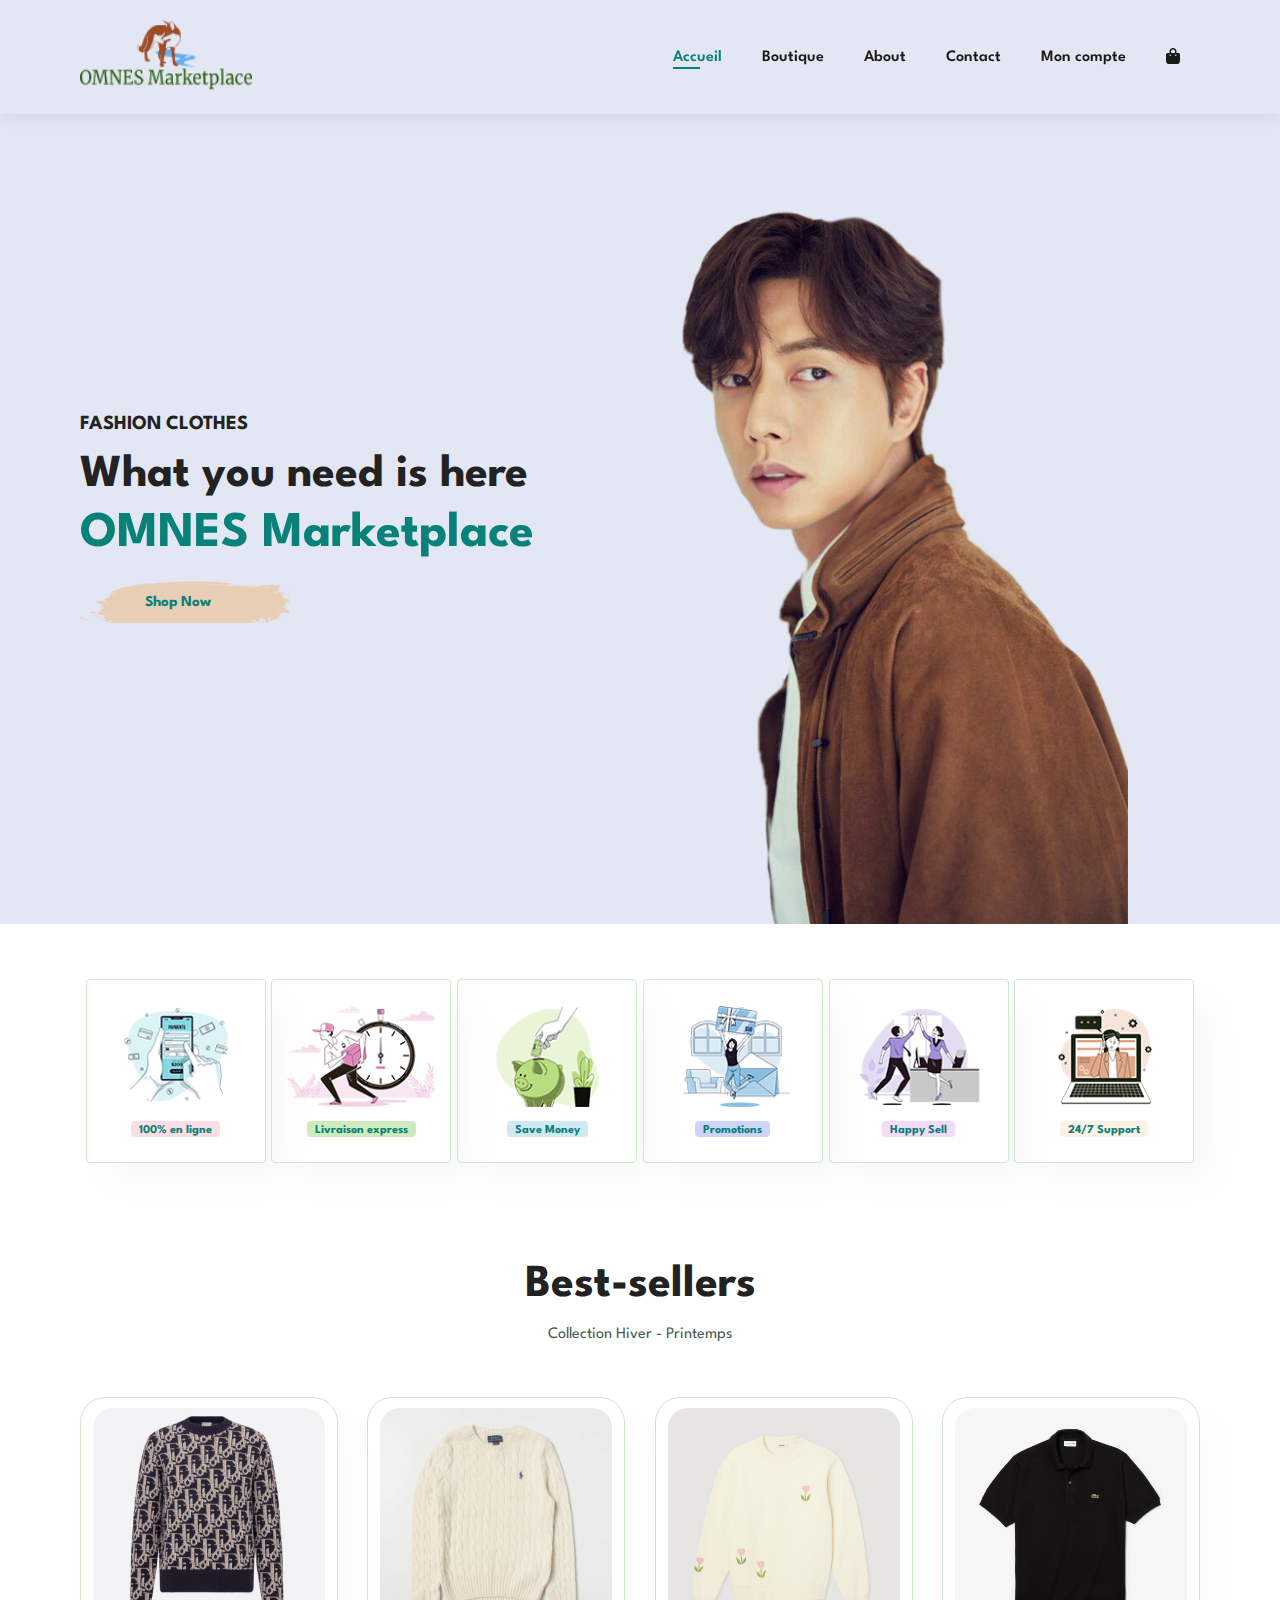
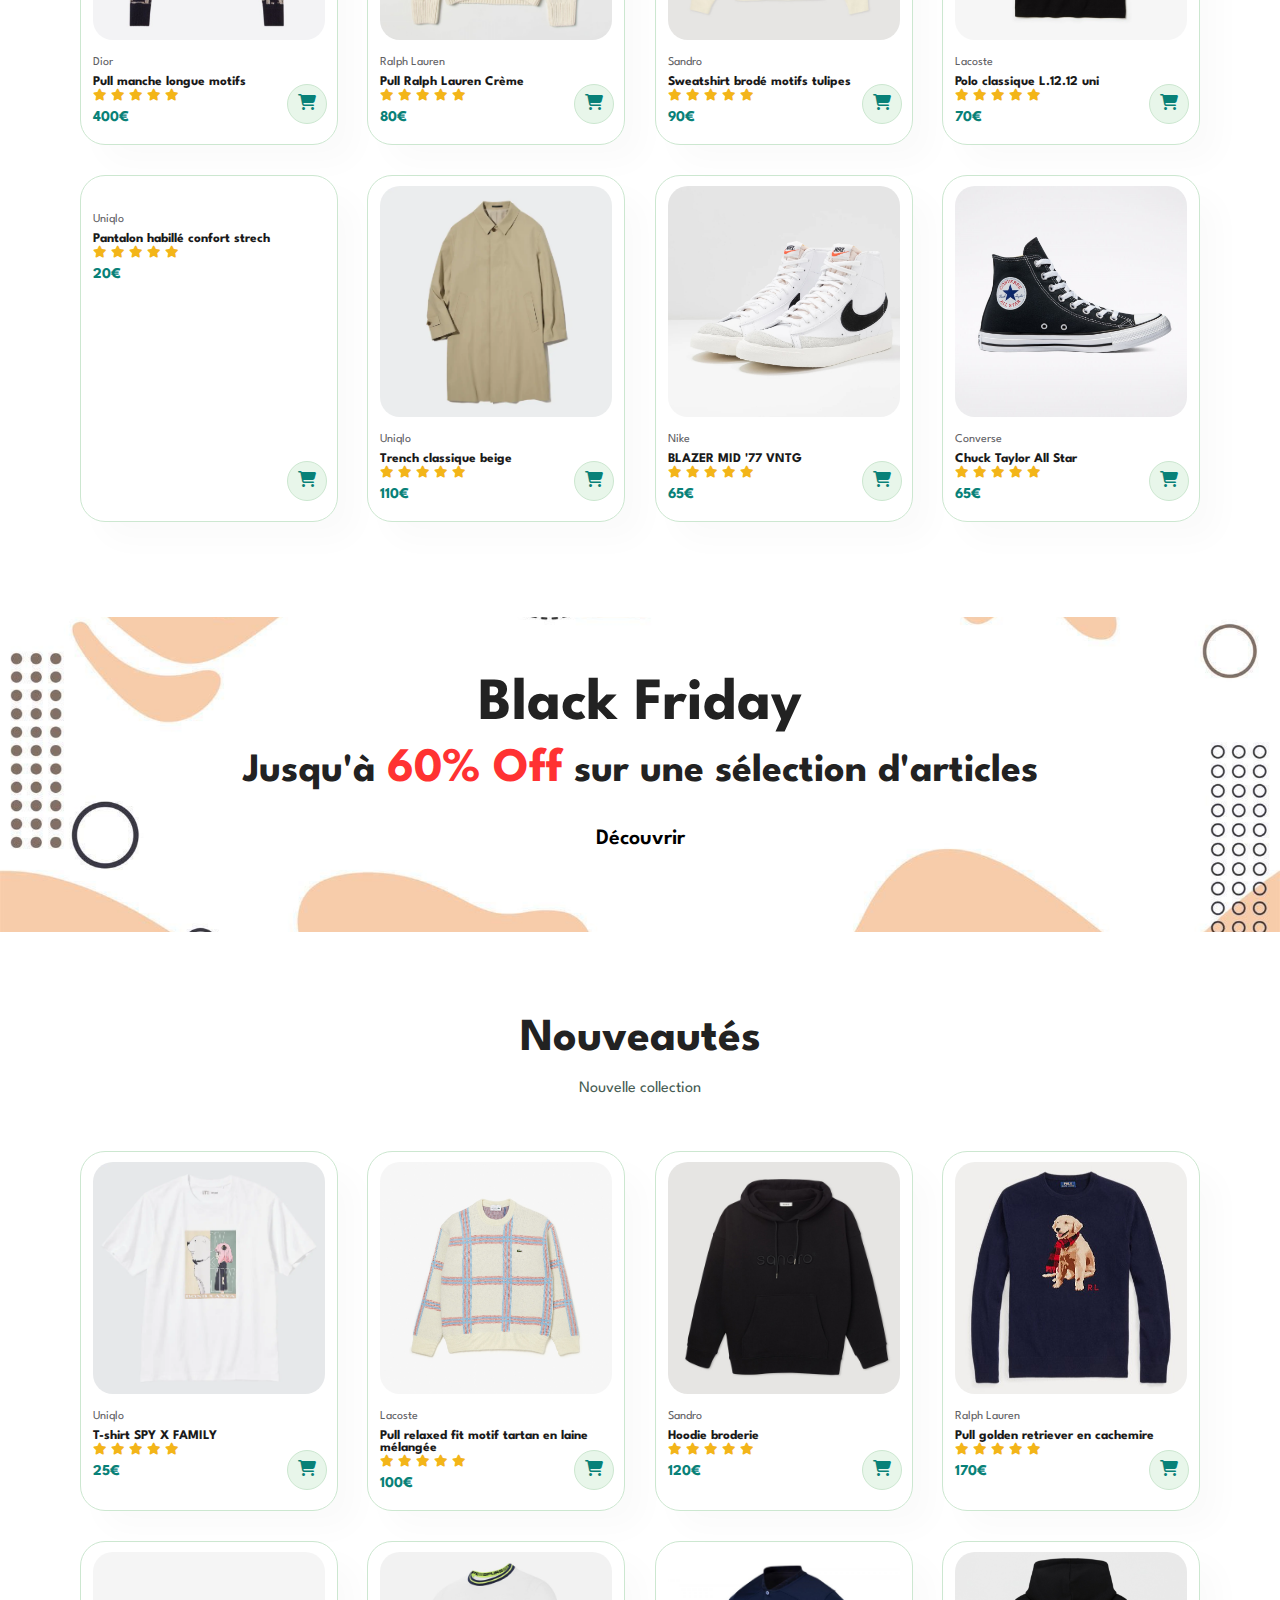
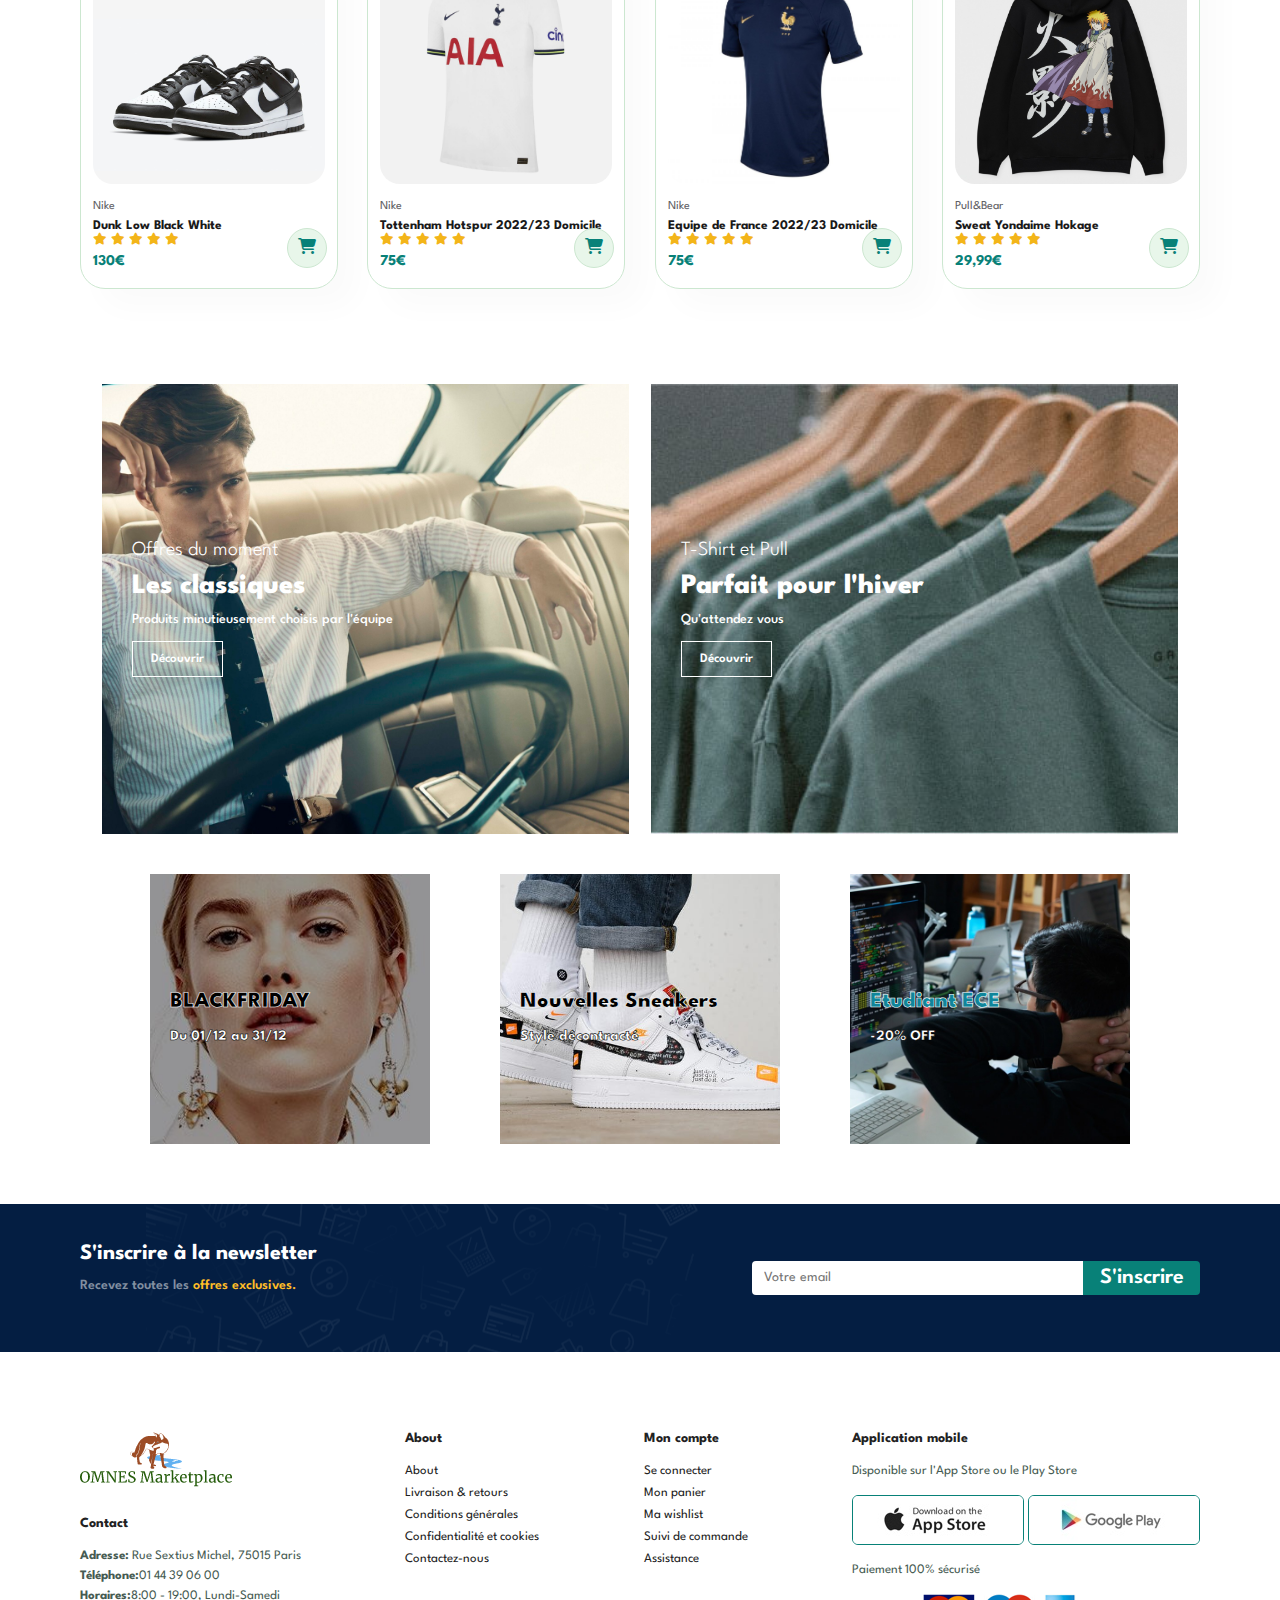
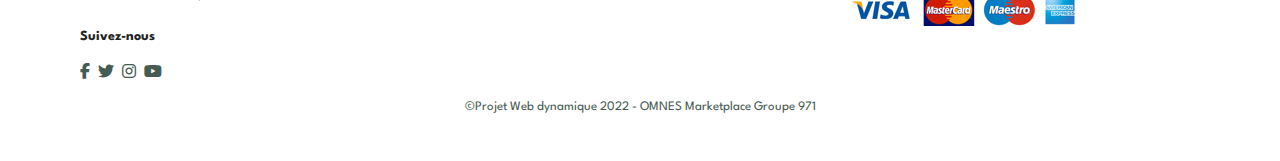
==== index.html @ dbb89935 "Initial commit" ====
<!DOCTYPE html>
<html lang="en">

<head>
    <meta charset="UTF-8">
    <meta http-equiv="X-UA-Compatible" content="IE=edge">
    <meta name="viewport" content="width=device-width, initial-scale=1.0">
    <title>OMNES MarketPlace</title>
    <link rel="stylesheet" href="https://cdnjs.cloudflare.com/ajax/libs/font-awesome/6.2.1/css/all.css" />
    <link rel="stylesheet" href="style.css">
</head>

<body>
    <section id="header">
        <a href="#"><img src="img/logo.png" alt="" width="172px" height="70px"></a>
        <div>
            <ul id="navbar">
                <li><a class="active" href="index.html">Accueil</a></li>
                <li><a href="shop.html">Boutique</a></li>
                <li><a href="about.html">About</a></li>
                <li><a href="contact.html">Contact</a></li>
                <li><a href="compte.html">Mon compte</a></li>
                <li><a href="panier.html"><i class="fa-solid fa-bag-shopping"></i></a></li>
            </ul>
        </div>
    </section>
    <section id="hero">
        <h4>FASHION CLOTHES</h4>
        <h2>What you need is here</h2>
        <h1>OMNES Marketplace</h1>
        <br>
        <button>Shop Now</button>
    </section>
    <section id="feature" class="section-p1">
        <div class="fe-box">
            <img src="img/features/f1.png" alt="">
            <h6>100% en ligne</h6>
        </div>
        <div class="fe-box">
            <img src="img/features/f2.png" alt="">
            <h6>Livraison express</h6>
        </div>
        <div class="fe-box">
            <img src="img/features/f3.png" alt="">
            <h6>Save Money</h6>
        </div>
        <div class="fe-box">
            <img src="img/features/f4.png" alt="">
            <h6>Promotions</h6>
        </div>
        <div class="fe-box">
            <img src="img/features/f5.png" alt="">
            <h6>Happy Sell</h6>
        </div>
        <div class="fe-box">
            <img src="img/features/f6.png" alt="">
            <h6>24/7 Support</h6>
        </div>
    </section>
    <section id="produit1" class="section-p1">
        <h2>Best-sellers</h2>
        <p>Collection Hiver - Printemps</p>
        <div class="pro-container">
            <div class="pro">
                <img src="img/products/f1.jpg" alt="">
                <div class="description">
                    <span>Dior</span>
                    <h5>Pull manche longue motifs</h5>
                    <div class="note">
                        <i class="fas fa-star"></i>
                        <i class="fas fa-star"></i>
                        <i class="fas fa-star"></i>
                        <i class="fas fa-star"></i>
                        <i class="fas fa-star"></i>
                    </div>
                    <h4>400€</h4>
                </div>
                <a href="#">
                    <div class="cart"><i class="fa-solid fa-cart-shopping"></i></div>
                </a>
            </div>
            <div class="pro">
                <img src="img/products/f2.jpg" alt="">
                <div class="description">
                    <span>Ralph Lauren</span>
                    <h5>Pull Ralph Lauren Crème</h5>
                    <div class="note">
                        <i class="fas fa-star"></i>
                        <i class="fas fa-star"></i>
                        <i class="fas fa-star"></i>
                        <i class="fas fa-star"></i>
                        <i class="fas fa-star"></i>
                    </div>
                    <h4>80€</h4>
                </div>
                <a href="#">
                    <div class="cart"><i class="fa-solid fa-cart-shopping"></i></div>
                </a>
            </div>
            <div class="pro">
                <img src="img/products/f3.jpg" alt="">
                <div class="description">
                    <span>Sandro</span>
                    <h5>Sweatshirt brodé motifs tulipes</h5>
                    <div class="note">
                        <i class="fas fa-star"></i>
                        <i class="fas fa-star"></i>
                        <i class="fas fa-star"></i>
                        <i class="fas fa-star"></i>
                        <i class="fas fa-star"></i>
                    </div>
                    <h4>90€</h4>
                </div>
                <a href="#">
                    <div class="cart"><i class="fa-solid fa-cart-shopping"></i></div>
                </a>
            </div>
            <div class="pro">
                <img src="img/products/f4.jpg" alt="">
                <div class="description">
                    <span>Lacoste</span>
                    <h5>Polo classique L.12.12 uni</h5>
                    <div class="note">
                        <i class="fas fa-star"></i>
                        <i class="fas fa-star"></i>
                        <i class="fas fa-star"></i>
                        <i class="fas fa-star"></i>
                        <i class="fas fa-star"></i>
                    </div>
                    <h4>70€</h4>
                </div>
                <a href="#" id="test">
                    <div class="cart"><i class="fa-solid fa-cart-shopping"></i></div>
                </a>
            </div>
            <div class="pro">
                <img src="img/products/f5.jpg" alt="">
                <div class="description">
                    <span>Uniqlo</span>
                    <h5>Pantalon habillé confort strech</h5>
                    <div class="note">
                        <i class="fas fa-star"></i>
                        <i class="fas fa-star"></i>
                        <i class="fas fa-star"></i>
                        <i class="fas fa-star"></i>
                        <i class="fas fa-star"></i>
                    </div>
                    <h4>20€</h4>
                </div>
                <a href="#">
                    <div class="cart"><i class="fa-solid fa-cart-shopping"></i></div>
                </a>
            </div>
            <div class="pro">
                <img src="img/products/f6.jpg" alt="">
                <div class="description">
                    <span>Uniqlo</span>
                    <h5>Trench classique beige</h5>
                    <div class="note">
                        <i class="fas fa-star"></i>
                        <i class="fas fa-star"></i>
                        <i class="fas fa-star"></i>
                        <i class="fas fa-star"></i>
                        <i class="fas fa-star"></i>
                    </div>
                    <h4>110€</h4>
                </div>
                <a href="#">
                    <div class="cart"><i class="fa-solid fa-cart-shopping"></i></div>
                </a>
            </div>
            <div class="pro">
                <img src="img/products/f7.jpg" alt="">
                <div class="description">
                    <span>Nike</span>
                    <h5>BLAZER MID '77 VNTG</h5>
                    <div class="note">
                        <i class="fas fa-star"></i>
                        <i class="fas fa-star"></i>
                        <i class="fas fa-star"></i>
                        <i class="fas fa-star"></i>
                        <i class="fas fa-star"></i>
                    </div>
                    <h4>65€</h4>
                </div>
                <a href="#">
                    <div class="cart"><i class="fa-solid fa-cart-shopping"></i></div>
                </a>
            </div>
            <div class="pro">
                <img src="img/products/f8.jpg" alt="">
                <div class="description">
                    <span>Converse</span>
                    <h5>Chuck Taylor All Star</h5>
                    <div class="note">
                        <i class="fas fa-star"></i>
                        <i class="fas fa-star"></i>
                        <i class="fas fa-star"></i>
                        <i class="fas fa-star"></i>
                        <i class="fas fa-star"></i>
                    </div>
                    <h4>65€</h4>
                </div>
                <a href="#">
                    <div class="cart"><i class="fa-solid fa-cart-shopping"></i></div>
                </a>
            </div>
        </div>
    </section>
    <section id="banner" class="section-m1">
        <h2>Black Friday</h2>
        <h4>Jusqu'à <span>60% Off</span> sur une sélection d'articles</h4>
        <button class="normal">Découvrir</button>
    </section>
    <section id="produit1" class="section-p1">
        <h2>Nouveautés</h2>
        <p>Nouvelle collection</p>
        <div class="pro-container">
            <div class="pro">
                <img src="img/products/n1.jpg" alt="">
                <div class="description">
                    <span>Uniqlo</span>
                    <h5>T-shirt SPY X FAMILY</h5>
                    <div class="note">
                        <i class="fas fa-star"></i>
                        <i class="fas fa-star"></i>
                        <i class="fas fa-star"></i>
                        <i class="fas fa-star"></i>
                        <i class="fas fa-star"></i>
                    </div>
                    <h4>25€</h4>
                </div>
                <a href="#">
                    <div class="cart"><i class="fa-solid fa-cart-shopping"></i></div>
                </a>
            </div>
            <div class="pro">
                <img src="img/products/n2.jpg" alt="">
                <div class="description">
                    <span>Lacoste</span>
                    <h5>Pull relaxed fit motif tartan en laine mélangée</h5>
                    <div class="note">
                        <i class="fas fa-star"></i>
                        <i class="fas fa-star"></i>
                        <i class="fas fa-star"></i>
                        <i class="fas fa-star"></i>
                        <i class="fas fa-star"></i>
                    </div>
                    <h4>100€</h4>
                </div>
                <a href="#">
                    <div class="cart"><i class="fa-solid fa-cart-shopping"></i></div>
                </a>
            </div>
            <div class="pro">
                <img src="img/products/n3.jpg" alt="">
                <div class="description">
                    <span>Sandro</span>
                    <h5>Hoodie broderie</h5>
                    <div class="note">
                        <i class="fas fa-star"></i>
                        <i class="fas fa-star"></i>
                        <i class="fas fa-star"></i>
                        <i class="fas fa-star"></i>
                        <i class="fas fa-star"></i>
                    </div>
                    <h4>120€</h4>
                </div>
                <a href="#">
                    <div class="cart"><i class="fa-solid fa-cart-shopping"></i></div>
                </a>
            </div>
            <div class="pro">
                <img src="img/products/n4.jpg" alt="">
                <div class="description">
                    <span>Ralph Lauren</span>
                    <h5>Pull golden retriever en cachemire</h5>
                    <div class="note">
                        <i class="fas fa-star"></i>
                        <i class="fas fa-star"></i>
                        <i class="fas fa-star"></i>
                        <i class="fas fa-star"></i>
                        <i class="fas fa-star"></i>
                    </div>
                    <h4>170€</h4>
                </div>
                <a href="#" id="test">
                    <div class="cart"><i class="fa-solid fa-cart-shopping"></i></div>
                </a>
            </div>
            <div class="pro">
                <img src="img/products/n5.jpg" alt="">
                <div class="description">
                    <span>Nike</span>
                    <h5>Dunk Low Black White</h5>
                    <div class="note">
                        <i class="fas fa-star"></i>
                        <i class="fas fa-star"></i>
                        <i class="fas fa-star"></i>
                        <i class="fas fa-star"></i>
                        <i class="fas fa-star"></i>
                    </div>
                    <h4>130€</h4>
                </div>
                <a href="#">
                    <div class="cart"><i class="fa-solid fa-cart-shopping"></i></div>
                </a>
            </div>
            <div class="pro">
                <img src="img/products/n6.jpg" alt="">
                <div class="description">
                    <span>Nike</span>
                    <h5>Tottenham Hotspur 2022/23 Domicile</h5>
                    <div class="note">
                        <i class="fas fa-star"></i>
                        <i class="fas fa-star"></i>
                        <i class="fas fa-star"></i>
                        <i class="fas fa-star"></i>
                        <i class="fas fa-star"></i>
                    </div>
                    <h4>75€</h4>
                </div>
                <a href="#">
                    <div class="cart"><i class="fa-solid fa-cart-shopping"></i></div>
                </a>
            </div>
            <div class="pro">
                <img src="img/products/n7.jpg" alt="">
                <div class="description">
                    <span>Nike</span>
                    <h5>Equipe de France 2022/23 Domicile</h5>
                    <div class="note">
                        <i class="fas fa-star"></i>
                        <i class="fas fa-star"></i>
                        <i class="fas fa-star"></i>
                        <i class="fas fa-star"></i>
                        <i class="fas fa-star"></i>
                    </div>
                    <h4>75€</h4>
                </div>
                <a href="#">
                    <div class="cart"><i class="fa-solid fa-cart-shopping"></i></div>
                </a>
            </div>
            <div class="pro">
                <img src="img/products/n8.jpg" alt="">
                <div class="description">
                    <span>Pull&Bear</span>
                    <h5>Sweat Yondaime Hokage</h5>
                    <div class="note">
                        <i class="fas fa-star"></i>
                        <i class="fas fa-star"></i>
                        <i class="fas fa-star"></i>
                        <i class="fas fa-star"></i>
                        <i class="fas fa-star"></i>
                    </div>
                    <h4>29,99€</h4>
                </div>
                <a href="#">
                    <div class="cart"><i class="fa-solid fa-cart-shopping"></i></div>
                </a>
            </div>
        </div>
    </section>
    <section id="sm-banner" class="section-p1">
        <div class="banner-box">
            <h4>Offres du moment</h4>
            <h2>Les classiques</h2>
            <span>Produits minutieusement choisis par l'équipe</span>
            <button class="white">Découvrir</button>
        </div>
        <div class="banner-box banner-box2">
            <h4>T-Shirt et Pull</h4>
            <h2>Parfait pour l'hiver</h2>
            <span>Qu'attendez vous</span>
            <button class="white">Découvrir</button>
        </div>
    </section>
    <section id="banner3">
        <div class="banner-box">
            <h2>BLACKFRIDAY</h2>
            <h3>Du 01/12 au 31/12</h3>
        </div>
        <div class="banner-box banner-box2">
            <h2>Nouvelles Sneakers</h2>
            <h3>Style décontracté</h3>
        </div>
        <div class="banner-box banner-box3">
            <h2>Etudiant ECE</h2>
            <h3>-20% OFF</h3>
        </div>
    </section>
    <section id="newsletter" class="section-p1 section-m1">
        <div class="newstext">
            <h4>S'inscrire à la newsletter</h4>
            <p>Recevez toutes les <span>offres exclusives.</span></p>
        </div>
        <div class="form">
            <input type="text" placeholder="Votre email">
            <button class="normal">S'inscrire</button>
        </div>
    </section>
    <footer class="section-p1">
        <div class="col">
            <img class="logo"src="logo_blanc.png" alt="">
            <h4>Contact</h4>
            <p><strong>Adresse:</strong> Rue Sextius Michel, 75015 Paris</p>
            <p><strong>Téléphone:</strong>01 44 39 06 00</p>
            <p><strong>Horaires:</strong>8:00 - 19:00, Lundi-Samedi</p>
            <div class="follow">
                <h4>Suivez-nous</h4>
                <div class="icon">
                    <i class="fab fa-facebook-f"></i>
                    <i class="fab fa-twitter"></i>
                    <i class="fab fa-instagram"></i>
                    <i class="fab fa-youtube"></i>
                </div>
            </div>
        </div>
        <div class="col">
            <h4>About</h4>
            <a href="#">About</a>
            <a href="#">Livraison & retours</a>
            <a href="#">Conditions générales</a>
            <a href="#">Confidentialité et cookies</a>
            <a href="#">Contactez-nous</a>
        </div>
        <div class="col">
            <h4>Mon compte</h4>
            <a href="#">Se connecter</a>
            <a href="#">Mon panier</a>
            <a href="#">Ma wishlist</a>
            <a href="#">Suivi de commande</a>
            <a href="#">Assistance</a>
        </div>
        <div class="col install">
            <h4>Application mobile</h4>
            <p>Disponible sur l'App Store ou le Play Store</p>
            <div class="row">
                <img src="img/pay/app.jpg" alt="">
                <img src="img/pay/play.jpg" alt="">
            </div>
            <p>Paiement 100% sécurisé</p>
            <img src="img/pay/pay.png" alt="">
        </div>
        <div class="copyright">
            <p>©Projet Web dynamique 2022 - OMNES Marketplace Groupe 971</p>
        </div>
    </footer>
    <script src="script.js"></script>
</body>

</html>
---- style.css ----
@import url('https://fonts.googleapis.com/css2?family=Spartan:wght@100;200;300;400;500;600;700;800;900&display=swap');

/* Mise en page */
* {
    margin: 0;
    padding: 0;
    box-sizing: border-box;
    font-family: 'Spartan', sans-serif;
}

h1 {
    font-size: 50px;
    line-height: 64px;
    color: #222;
}

h2 {
    font-size: 46px;
    line-height: 54px;
    color: #222;
}

h4 {
    font-size: 20px;
    color: #222;
}

h6 {
    font-weight: 700;
    font-size: 12px;
}

p {
    font-size: 16px;
    color: #465b52;
    margin: 15px 0 20px 0;
}

.section-p1 {
    padding: 40px 80px;
}

.section-m1 {
    margin: 40px 0;
}

button.normal {
    font-size: 22px;
    font-weight: 600;
    padding: 22px 37px;
    color: #000;
    background-color: #fff;
    border-radius: 4px;
    cursor: pointer;
    border: none;
    outline: none;
    transition: 0.2s;
}

button.white {
    font-size: 13px;
    font-weight: 600;
    padding: 11px 18px;
    color: #fff;
    background-color: transparent;
    cursor: pointer;
    border: 1px solid #fff;
    outline: none;
    transition: 0.2s;
}

body {
    width: 100%;
}

/* Header */

#header {
    display: flex;
    align-items: center;
    justify-content: space-between;
    padding: 20px 80px;
    background: #E3E6F3;
    box-shadow: 0 5px 15px rgba(0, 0, 0, 0.06);
    z-index: 999;
    position: sticky;
    top: 0;
    left: 0;
}

#navbar {
    display: flex;
    align-items: center;
    justify-content: center;
}

#navbar li {
    list-style: none;
    padding: 0 20px;
    position: relative;
}

#navbar li a {
    text-decoration: none;
    font: 16px;
    font-weight: 600;
    color: #1a1a1a;
    transition: 0.3s ease;
}

#navbar li a:hover,
#navbar li a.active {
    color: #088178;
}

#navbar li a.active::after,
#navbar li a:hover::after {
    content: "";
    width: 30%;
    height: 2px;
    background: #088178;
    position: absolute;
    bottom: -4px;
    left: 20px;
}

/* Accueil */

#hero {
    background-image: url("img/hero4.png");
    height: 90vh;
    width: 100%;
    background-position: top 25% right 0;
    background-size: cover;
    padding: 0 80px;
    display: flex;
    flex-direction: column;
    align-items: flex-start;
    justify-content: center;
}

#hero h4 {
    padding-bottom: 15px;
}

#hero h1 {
    color: #088178;
}

#hero button {
    background-image: url("img/button.png");
    background-color: transparent;
    color: #088178;
    border: 0;
    padding: 14px 80px 14px 65px;
    background-repeat: no-repeat;
    cursor: pointer;
    font-weight: 700;
    font-size: 15px;
}

/* Avantages */

#feature {
    display: flex;
    align-items: center;
    justify-content: space-evenly;
    flex-wrap: wrap;
}

#feature .fe-box {
    width: 180px;
    text-align: center;
    padding: 25px 15px;
    box-shadow: 20px 20px 34px rgba(0, 0, 0, 0.03);
    border: 1px solid #cce8d0;
    border-radius: 4px;
    margin: 15px 0;
}

#feature .fe-box:hover {
    box-shadow: 10px 10px 54px rgba(70, 62, 221, 0.1);
}

#feature .fe-box img {
    width: 100%;
    margin-bottom: 10px;
}

#feature .fe-box h6 {
    display: inline-block;
    padding: 9px 8px 6px 8px;
    line-height: 1px;
    border-radius: 4px;
    color: #088178;
    background-color: #fddde4;
}

#feature .fe-box:nth-child(2) h6 {
    background-color: #cdebbc;
}

#feature .fe-box:nth-child(3) h6 {
    background-color: #d1e8f2;
}

#feature .fe-box:nth-child(4) h6 {
    background-color: #cdd4f8;
}

#feature .fe-box:nth-child(5) h6 {
    background-color: #f6dbf6;
}

#feature .fe-box:nth-child(6) h6 {
    background-color: #fff2e5;
}

/* Best Seller */

#produit1 {
    text-align: center;
}

#produit1 .pro-container {
    display: flex;
    justify-content: space-between;
    padding-top: 20px;
    flex-wrap: wrap;
}

#produit1 .pro {
    width: 23%;
    min-width: 250px;
    padding: 10px 12px;
    border: 1px solid #cce7d0;
    border-radius: 25px;
    cursor: pointer;
    box-shadow: 20px 20px 30px rgba(0, 0, 0, 0.02);
    margin: 15px 0;
    transition: 0.2s ease;
    position: relative;
}

#produit1 .pro:hover {
    box-shadow: 20px 20px 30px rgba(0, 0, 0, 0.06);
}

#produit1 .pro img {
    width: 100%;
    border-radius: 20px;
}

#produit1 .pro .description {
    text-align: start;
    padding: 10px 0px;
}

#produit1 .pro .description span {
    color: #606063;
    font-size: 12px;
}

#produit1 .pro .description h5 {
    padding-top: 7px;
    color: #1a1a1a;
    font: 14px;
}

#produit1 .pro .description i {
    font-size: 12px;
    color: rgb(243, 181, 25);
}

#produit1 .pro .description h4 {
    padding-top: 7px;
    font-size: 15px;
    font-weight: 700;
    color: #088178;
}

#produit1 .pro .cart {
    width: 40px;
    height: 40px;
    line-height: 40px;
    border-radius: 50px;
    background-color: #e8f6ea;
    font-weight: 500;
    color: #088178;
    border: 1px solid #cce7d0;
    position: absolute;
    bottom: 20px;
    right: 10px;
}

/* Banner */

#banner {
    display: flex;
    flex-direction: column;
    justify-content: center;
    align-items: center;
    text-align: center;
    background-image: url("img/banner/b2.jpg");
    width: 100%;
    height: 35vh;
    background-size: cover;
    background-position: center;
}

#banner h2 {
    font-size: 60px;

}

#banner h4 {
    font-size: 40px;
    padding: 15px 0;
}

#banner h4 span {
    font-size: 48px;
    color: #ff3232;
}

#banner button:hover {
    background: #088178;
    color: #fff;
}



/* Offres du moment */

#sm-banner {
    display: flex;
    justify-content: space-evenly;
    flex-wrap: wrap;
}

#sm-banner .banner-box {
    display: flex;
    flex-direction: column;
    justify-content: center;
    align-items: flex-start;
    background-image: url("img/banner/b17.jpg");
    width: 47%;
    height: 50vh;
    background-size: cover;
    background-position: center;
    padding: 30px;
}

#sm-banner .banner-box2 {
    background-image: url("img/banner/b10.jpg");
}

#sm-banner h4 {
    color: #fff;
    font-size: 20px;
    font-weight: 300;
}

#sm-banner h2 {
    color: #fff;
    font-size: 28px;
    font-weight: 800;
}

#sm-banner span {
    color: #fff;
    font-size: 14px;
    font-weight: 500;
    padding-bottom: 15px;
}

#sm-banner .banner-box:hover button {
    background: #088178;
    border: 1px solid #088178;
}

#banner3{
    display: flex;
    justify-content: space-evenly;
    flex-wrap: wrap;
    padding: 0 80px;
}

#banner3 .banner-box {
    display: flex;
    flex-direction: column;
    justify-content: center;
    align-items: flex-start;
    background-image: url("img/banner/b7.jpg");
    width: 25%;
    height: 30vh;
    background-size: cover;
    background-position: center;
    padding: 20px;
    margin-bottom: 20px;
}

#banner3 .banner-box2{
    background-image: url("img/banner/b4.jpg");
}

#banner3 .banner-box3{
    background-image: url("img/banner/b18.jpg");
}


#banner3 h2{
    color:rgb(0, 0, 0);
    font-weight: 900;
    font-size: 22px;
    -webkit-text-stroke: 0.6px rgb(255, 255, 255);
}

#banner3 h3{
    color: #ffffff;
    font-weight: 800;
    font-size: 15px;
    -webkit-text-stroke: 0.6px rgb(0, 0, 0);
}

#banner3 .banner-box3 h2{
    color: #10859a;
    -webkit-text-stroke: 0.6px rgb(255, 255, 255);
}

/* Newsletter */

#newsletter{
    display: flex;
    justify-content: space-between;
    flex-wrap: wrap;
    align-items: center;
    background-image: url("img/banner/b14.png");
    background-repeat: no-repeat;
    background-position: 20% 30%;
    background-color: #041e42;
}

#newsletter h4{
    font-size: 22px;
    font-weight: 700;
    color: #fff;
}

#newsletter p{
    font-size: 14px;
    font-weight: 600;
    color: #818ea0;
}

#newsletter p span{
    color: #ffbd27;
}

#newsletter input{
    height: 2.125rem;
    padding: 0 0.75em;
    font-size: 14px;
    width: 100%;
    border: 1px solid transparent;
    border-radius: 4px;
    outline: none;
    border-top-right-radius: 0;
    border-bottom-right-radius: 0;
}

#newsletter button{
    height: 2.125rem;
    padding: 0 0.75em;
    background-color: #088178;
    color: #fff;
    white-space: nowrap;
    border-top-left-radius: 0;
    border-bottom-left-radius: 0;
}

#newsletter .form{
    display: flex;
    width: 40%;
}

/* Footer */

footer{
    display: flex;
    flex-wrap: wrap;
    justify-content: space-between;
}

footer .col{
    display: flex;
    flex-direction: column;
    align-items: flex-start;
    margin-bottom: 20px;
}

footer .logo{
    margin-bottom: 30px;
}

footer h4{
    font-size: 14px;
    padding-bottom: 20px;
}

footer p{
    font-size: 13px;
    margin: 0 0 8px 0;
}

footer a{
    font-size: 13px;
    text-decoration: none;
    color: #222;
    margin-bottom: 10px;
}

footer .follow{
    margin-top: 20px;
}

footer .follow i{
    color: #465b52;
    padding-right: 4px;
    cursor: pointer;
}

footer .install .row img{
    border: 1px solid #088178;
    border-radius: 6px;
}

footer .install img{
    margin: 10px 0 15px 0;
}

footer .follow i:hover,
footer a:hover{
    color: #088178;
}

footer .copyright{
    width: 100%;
    text-align: center;
}

/* shop.html */

#page-header{
    background-image: url("img/banner/b1.jpg");
    width: 100%;
    height: 40vh;
    background-size: cover;
    display: flex;
    justify-content: center;
    text-align: center;
    flex-direction: column;
    padding: 14px;
}

#page-header h2, #page-header h4{
    color: #1a1a1a;
}

/* Pagination */

#pagination{
    text-align: center;
}

#pagination a{
    text-decoration: none;
    background-color: #088178;
    padding: 15px 20px;
    border-radius: 4px;
    color: #fff;
    font-weight: 600;
}

#pagination a i{
    font-size: 16px;
    font-weight: 600;
}
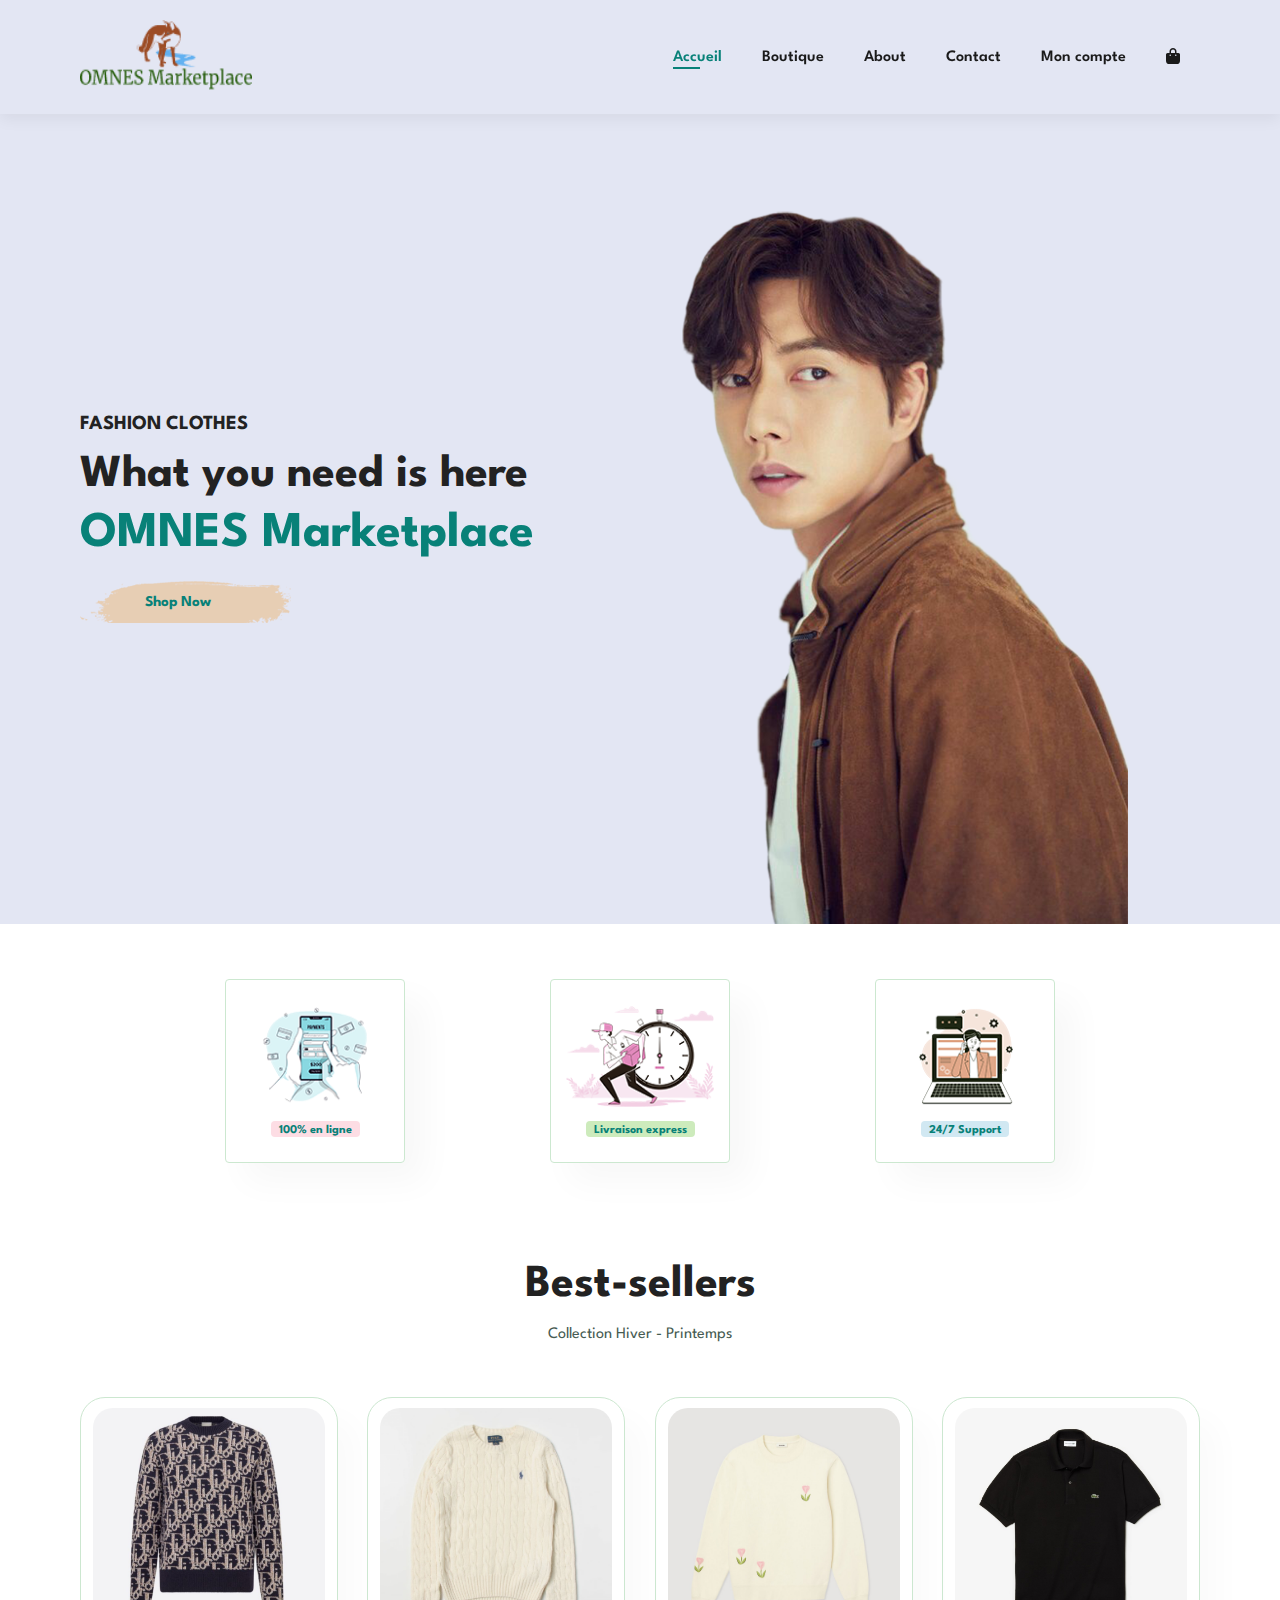
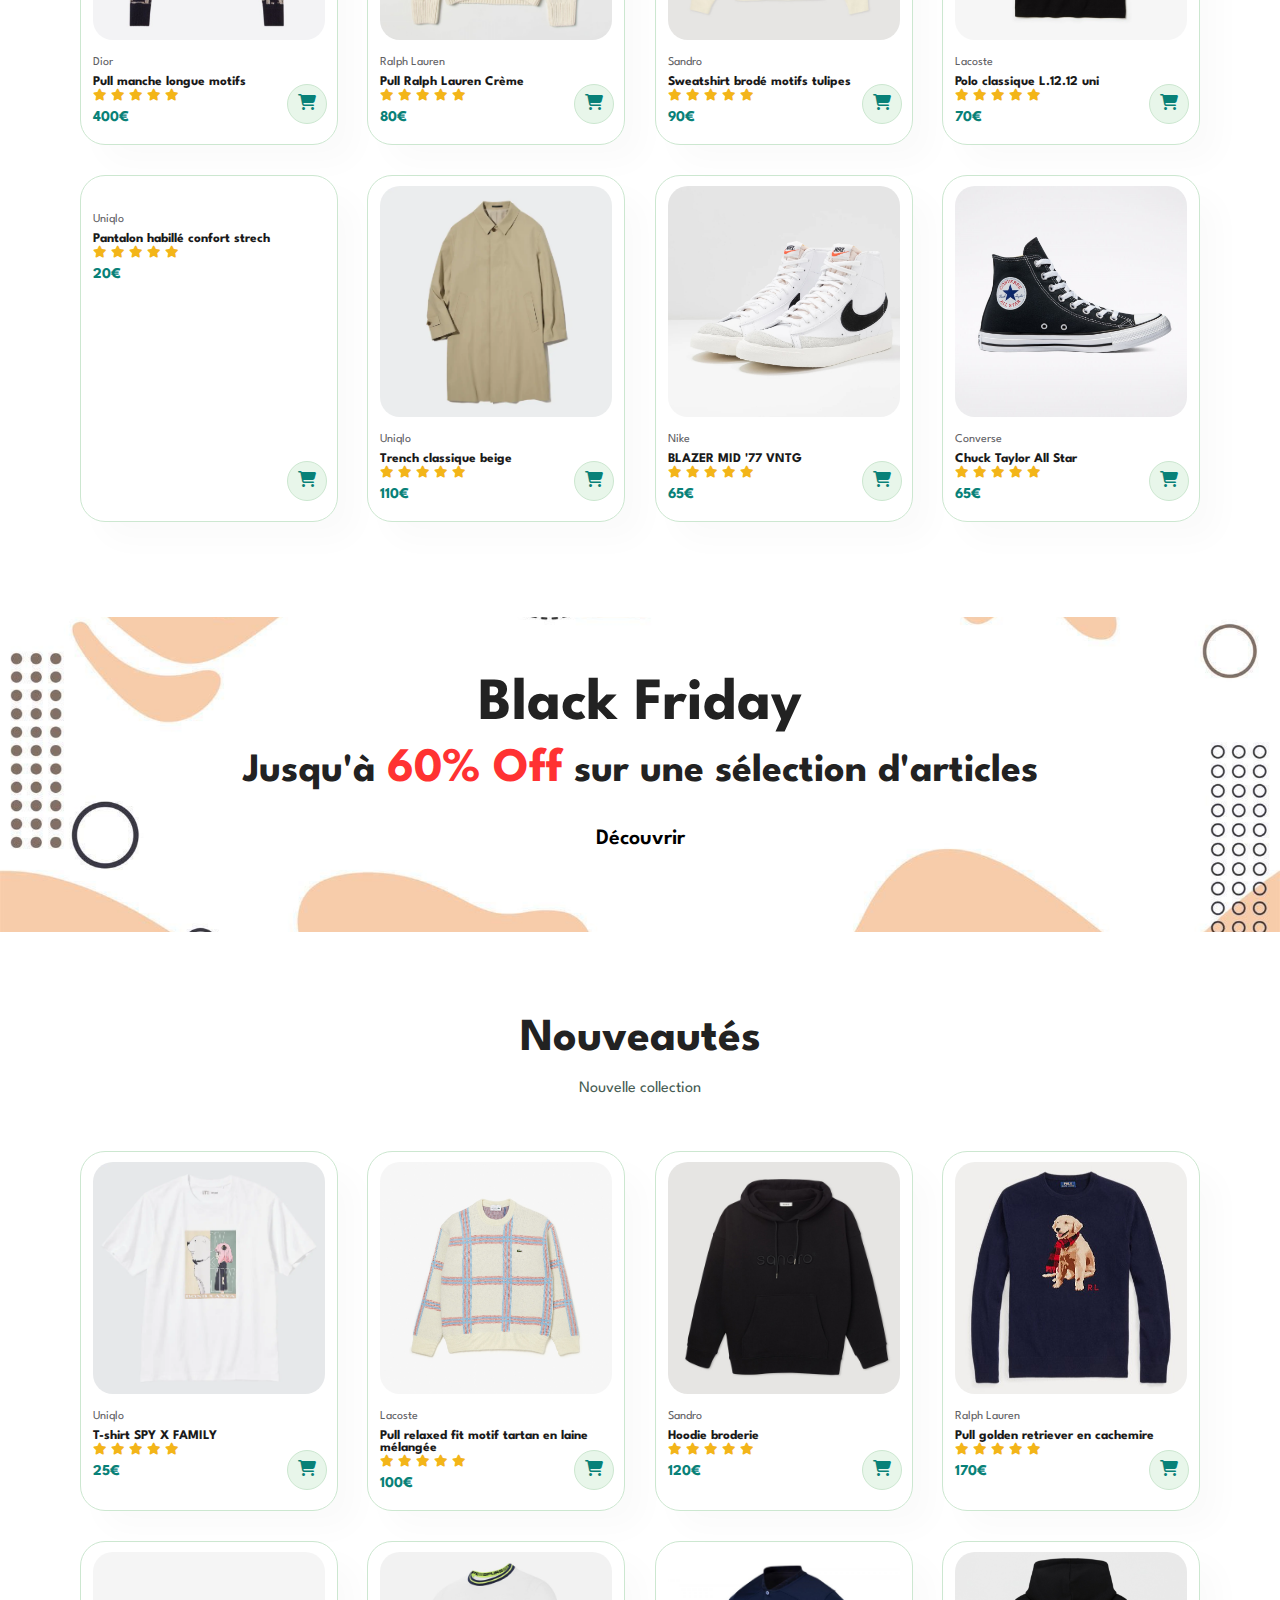
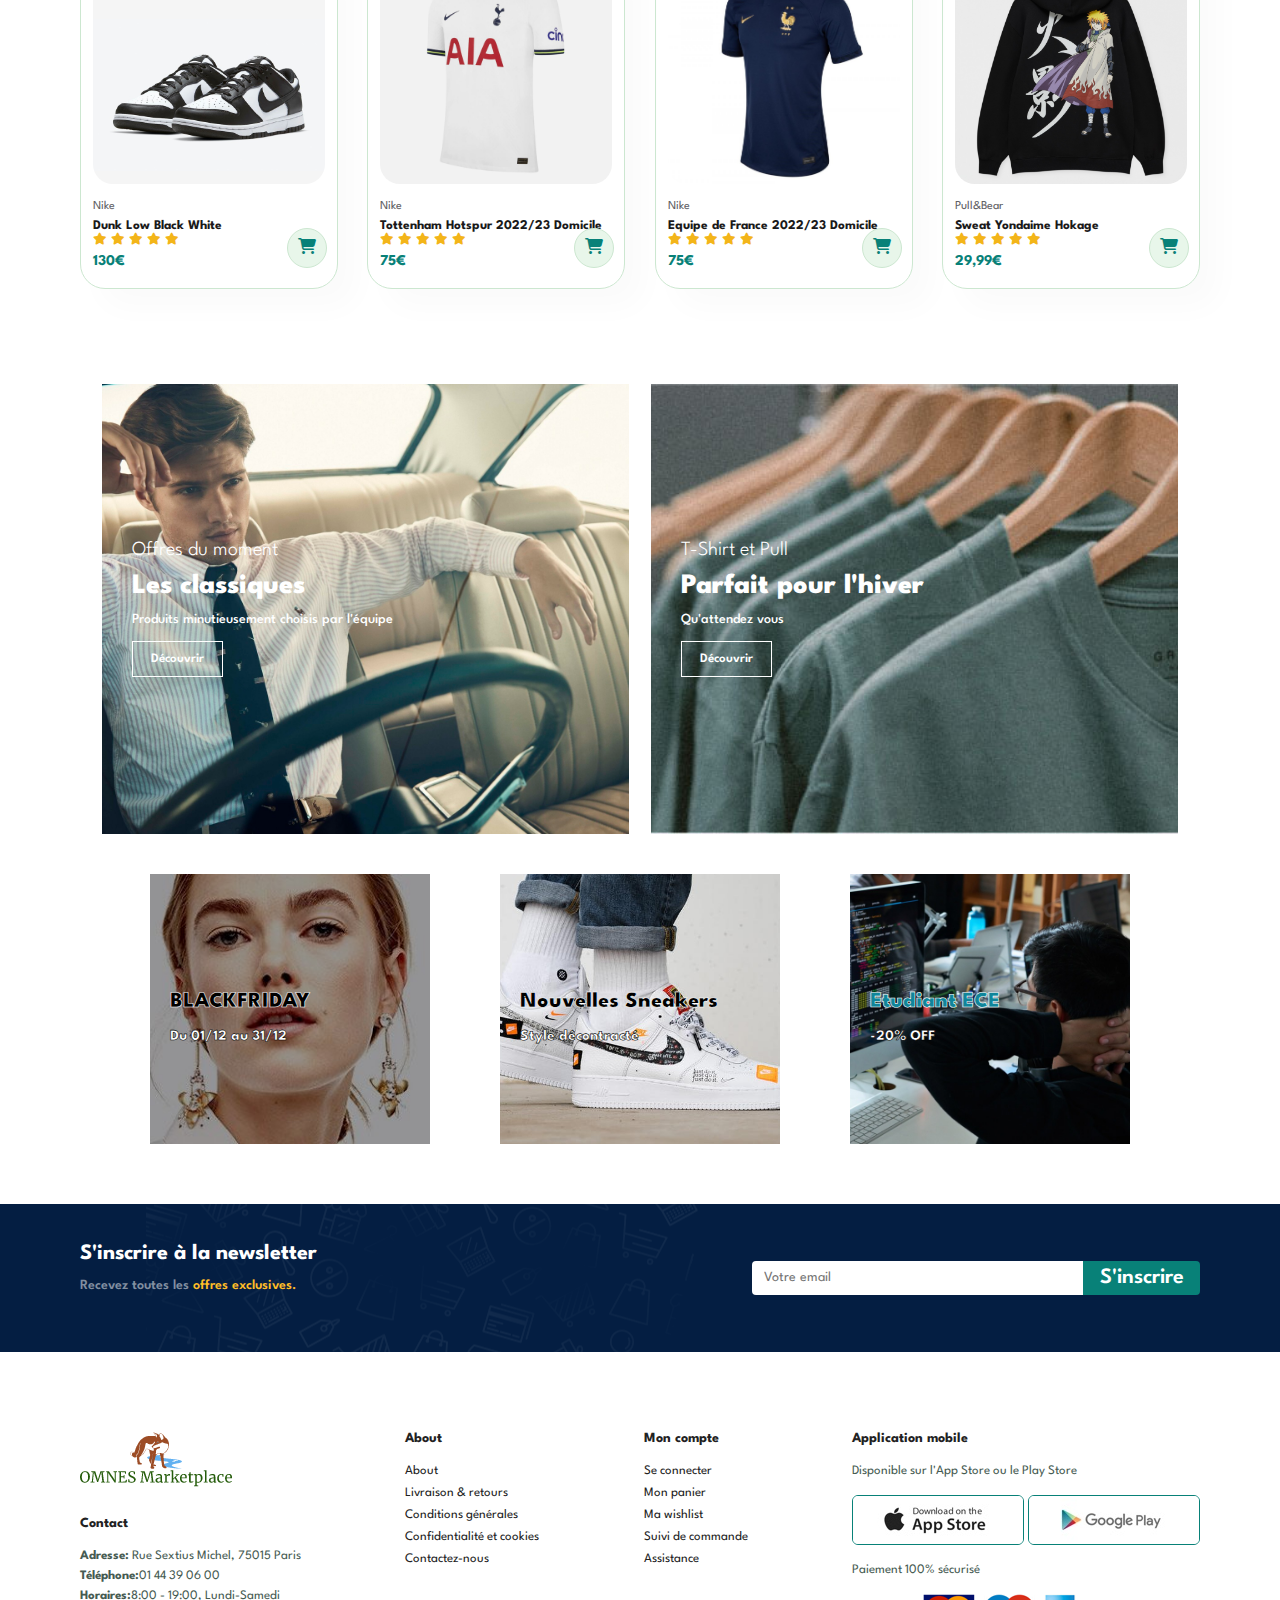
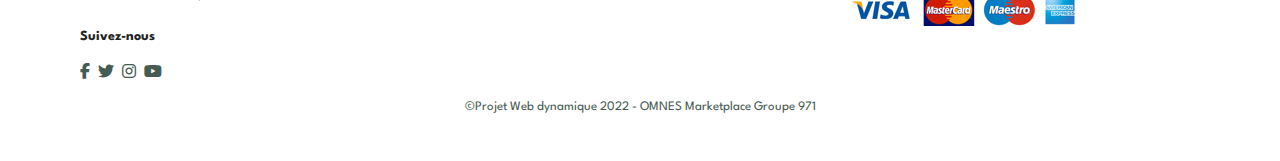
==== commit c3112f16: "Update index.html" ====
--- a/index.html
+++ b/index.html
@@ -41,18 +41,6 @@
             <h6>Livraison express</h6>
         </div>
         <div class="fe-box">
-            <img src="img/features/f3.png" alt="">
-            <h6>Save Money</h6>
-        </div>
-        <div class="fe-box">
-            <img src="img/features/f4.png" alt="">
-            <h6>Promotions</h6>
-        </div>
-        <div class="fe-box">
-            <img src="img/features/f5.png" alt="">
-            <h6>Happy Sell</h6>
-        </div>
-        <div class="fe-box">
             <img src="img/features/f6.png" alt="">
             <h6>24/7 Support</h6>
         </div>
--- a/style.css
+++ b/style.css
@@ -585,4 +585,66 @@
 #pagination a i{
     font-size: 16px;
     font-weight: 600;
+}
+
+/* Page produit */
+
+#prodetails {
+    display: flex;
+    margin-top: 20px;
+}
+
+#prodetails .single-pro-image{
+    width: 40%;
+    margin-right: 50px;
+}
+
+.small-img-group{
+    display: flex;
+    justify-content: space-between;
+}
+
+.small-img-col{
+    flex-basis: 24%;
+    cursor: pointer;
+}
+
+#prodetails .single-pro-details{
+    width: 50%;
+    padding-top: 30px;
+}
+
+#prodetails .single-pro-details h4{
+    padding: 40px 0 20px 0;
+}
+
+#prodetails .single-pro-details h2{
+    font-size: 26px;
+}
+
+#prodetails .single-pro-details select{
+    display: block;
+    padding: 5px 10px;
+    margin-bottom: 10px;
+}
+
+#prodetails .single-pro-details input{
+    width: 50px;
+    height: 47px;
+    padding-left: 10px;
+    font-size: 16px;
+    margin-right: 10px;
+}
+
+#prodetails .single-pro-details input:focus{
+    outline :none;
+}
+
+#prodetails .single-pro-details button{
+    background-color: #088178;
+    color: #fff;
+}
+
+#prodetails .single-pro-details span{
+    line-height: 25px;
 }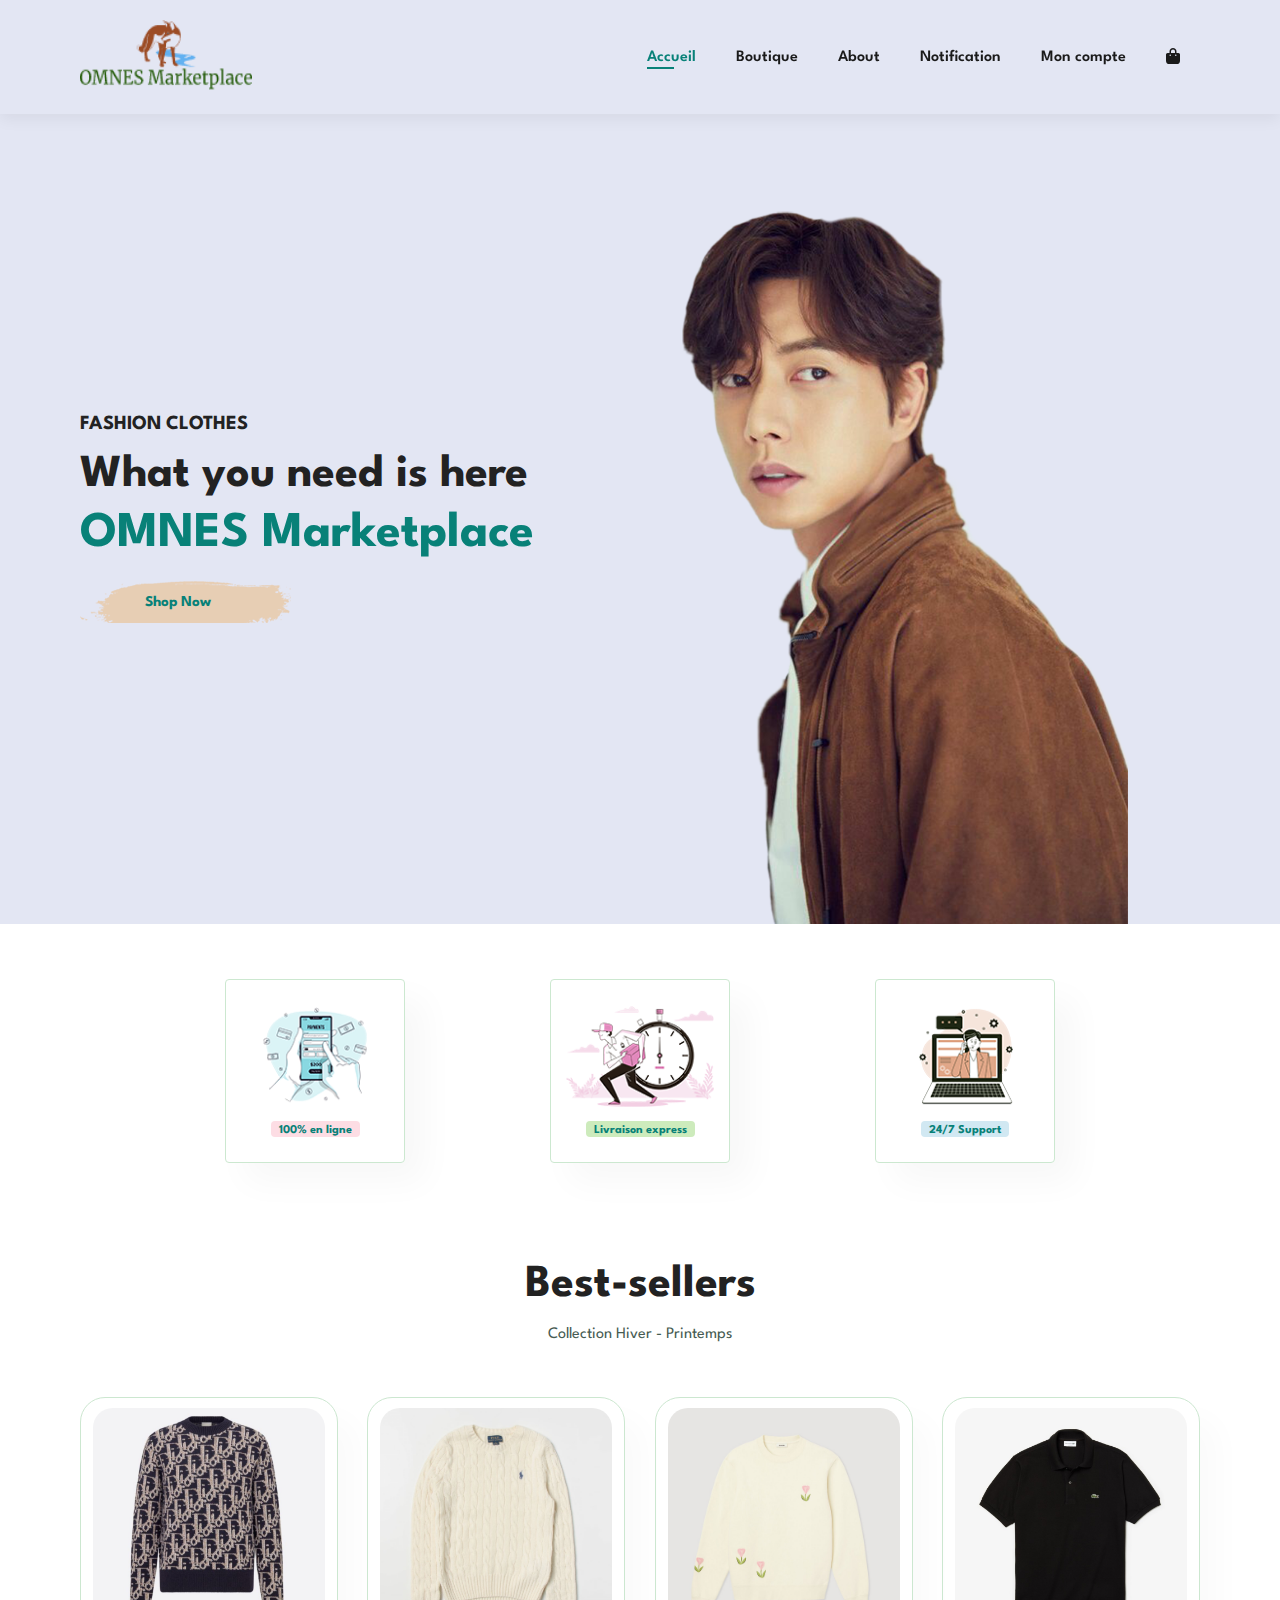
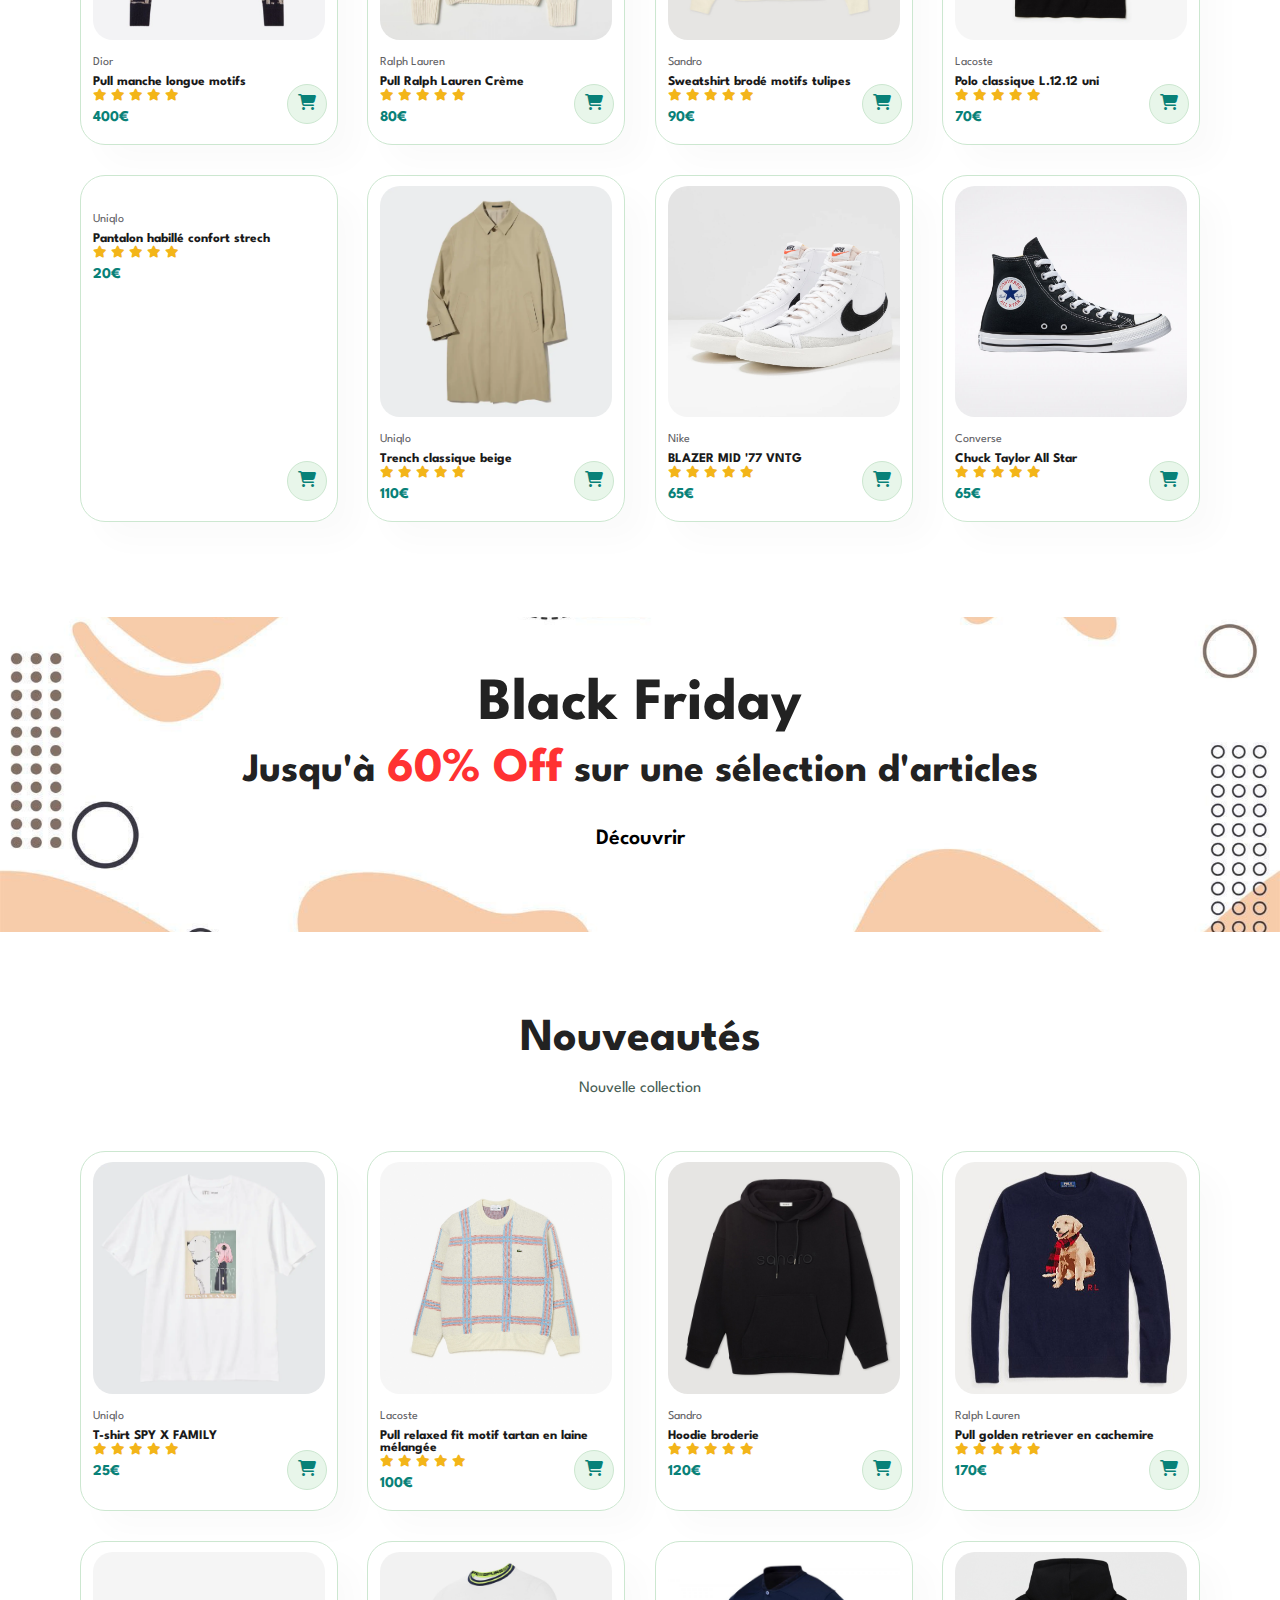
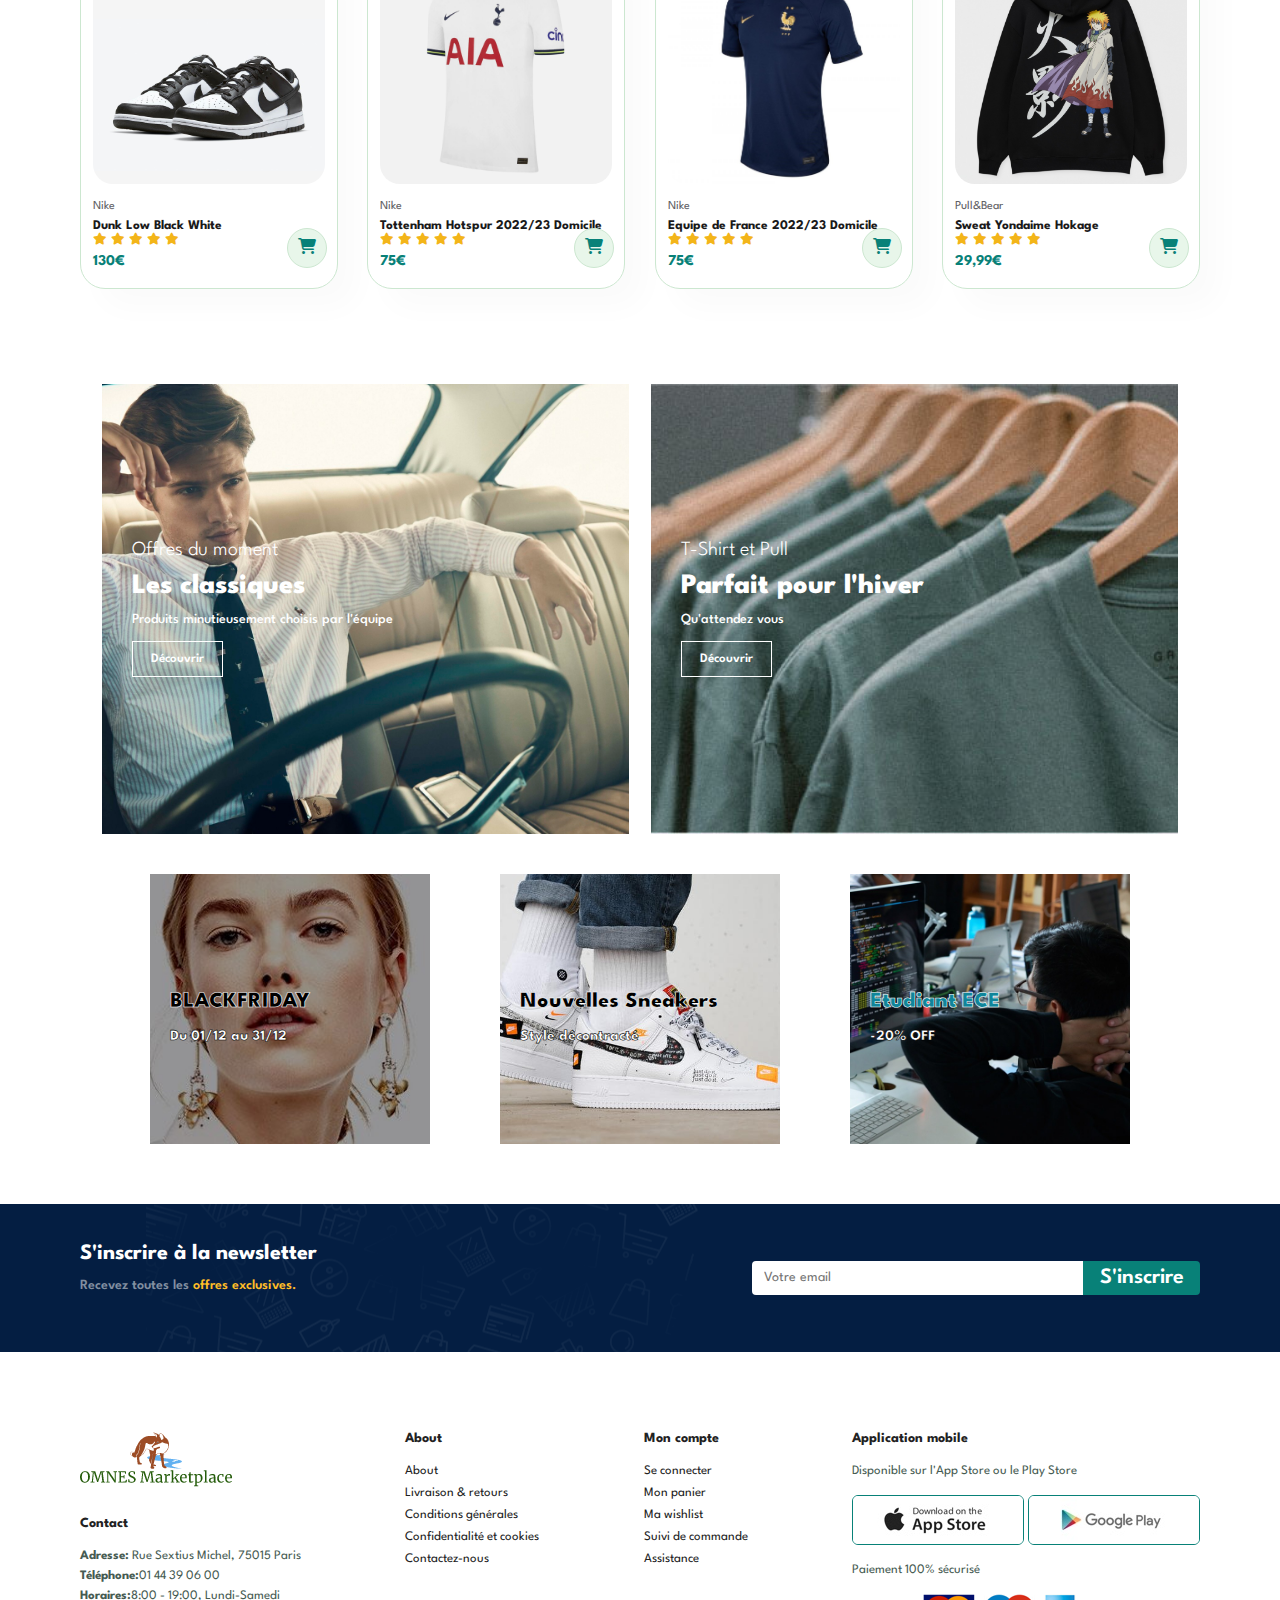
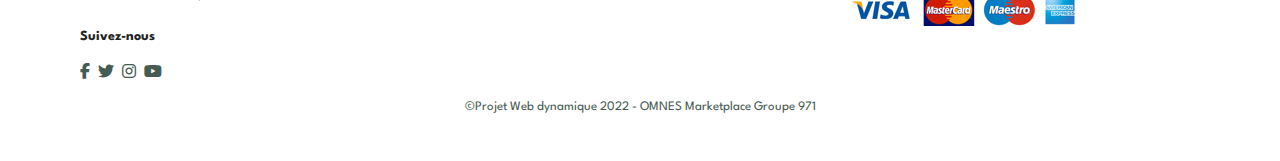
==== commit 34d17c42: "about" ====
--- a/index.html
+++ b/index.html
@@ -18,7 +18,7 @@
                 <li><a class="active" href="index.html">Accueil</a></li>
                 <li><a href="shop.html">Boutique</a></li>
                 <li><a href="about.html">About</a></li>
-                <li><a href="contact.html">Contact</a></li>
+                <li><a href="notification.html">Notification</a></li>
                 <li><a href="compte.html">Mon compte</a></li>
                 <li><a href="panier.html"><i class="fa-solid fa-bag-shopping"></i></a></li>
             </ul>
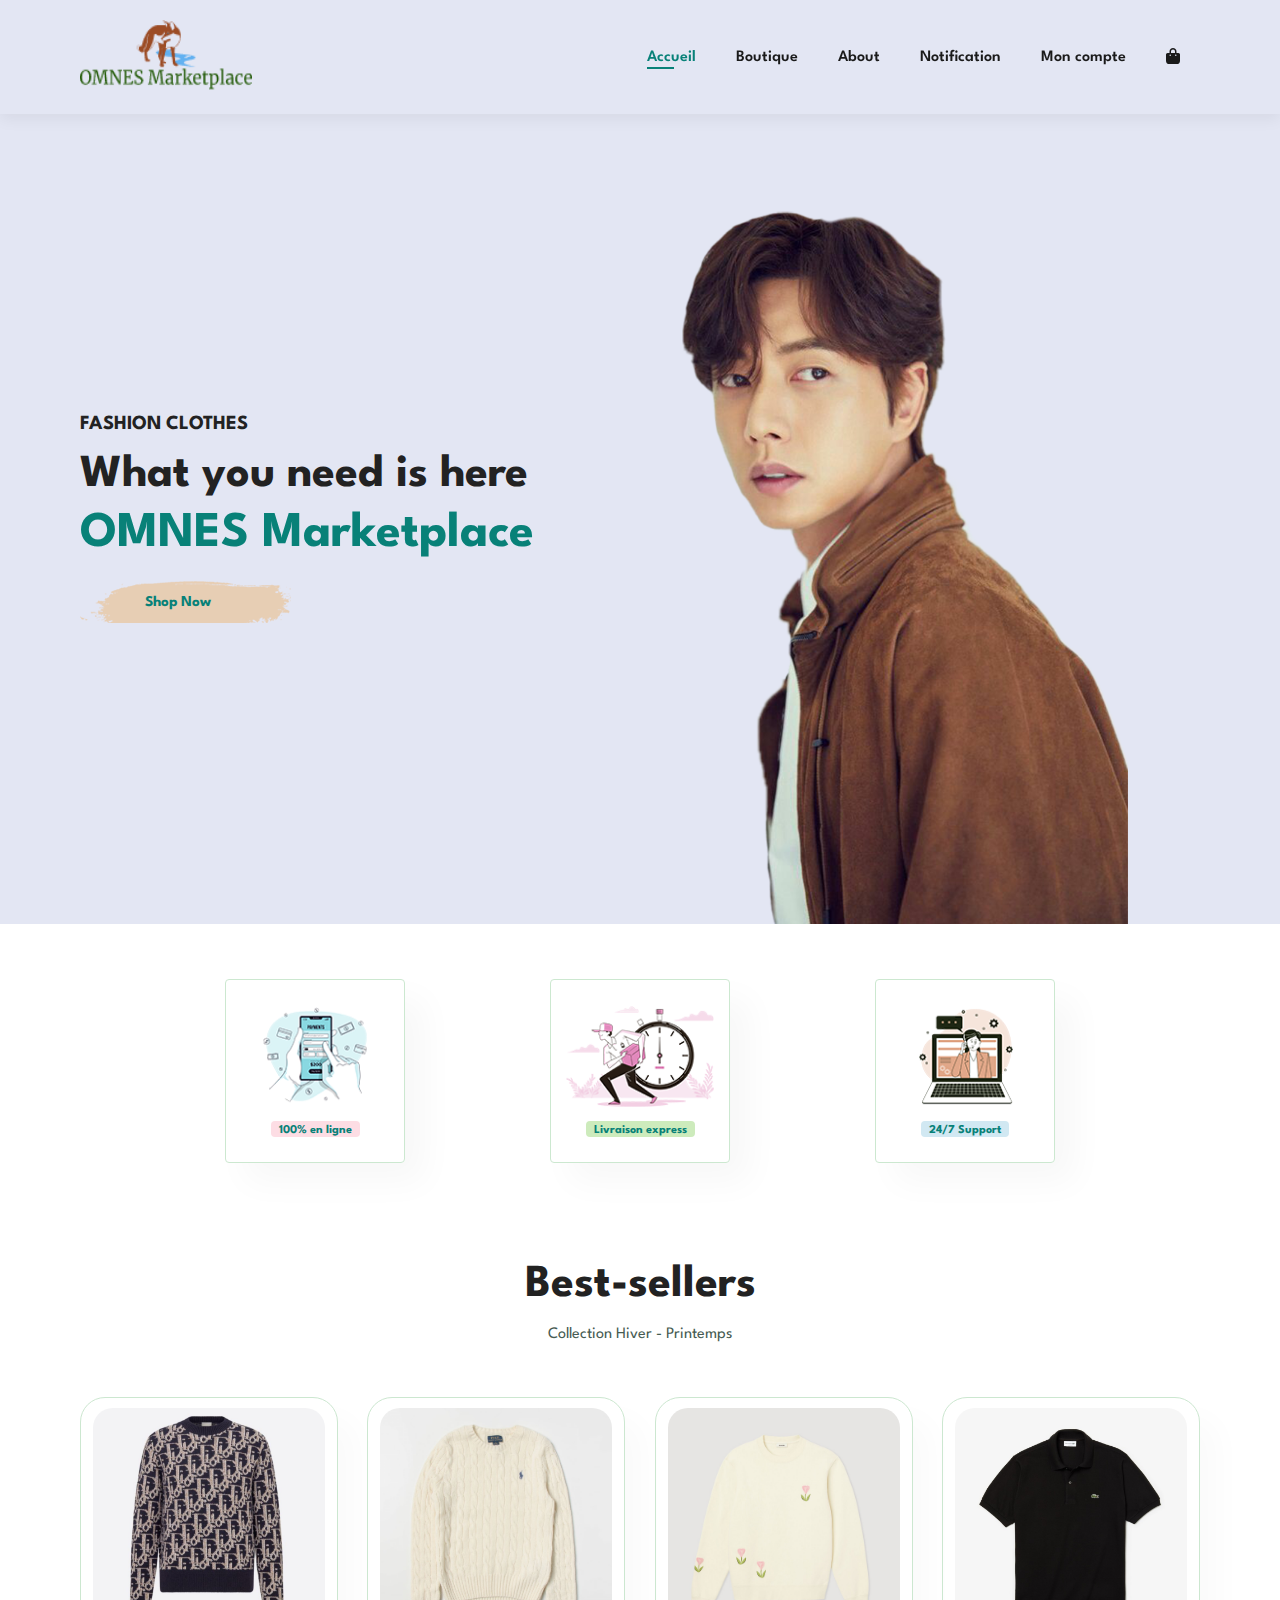
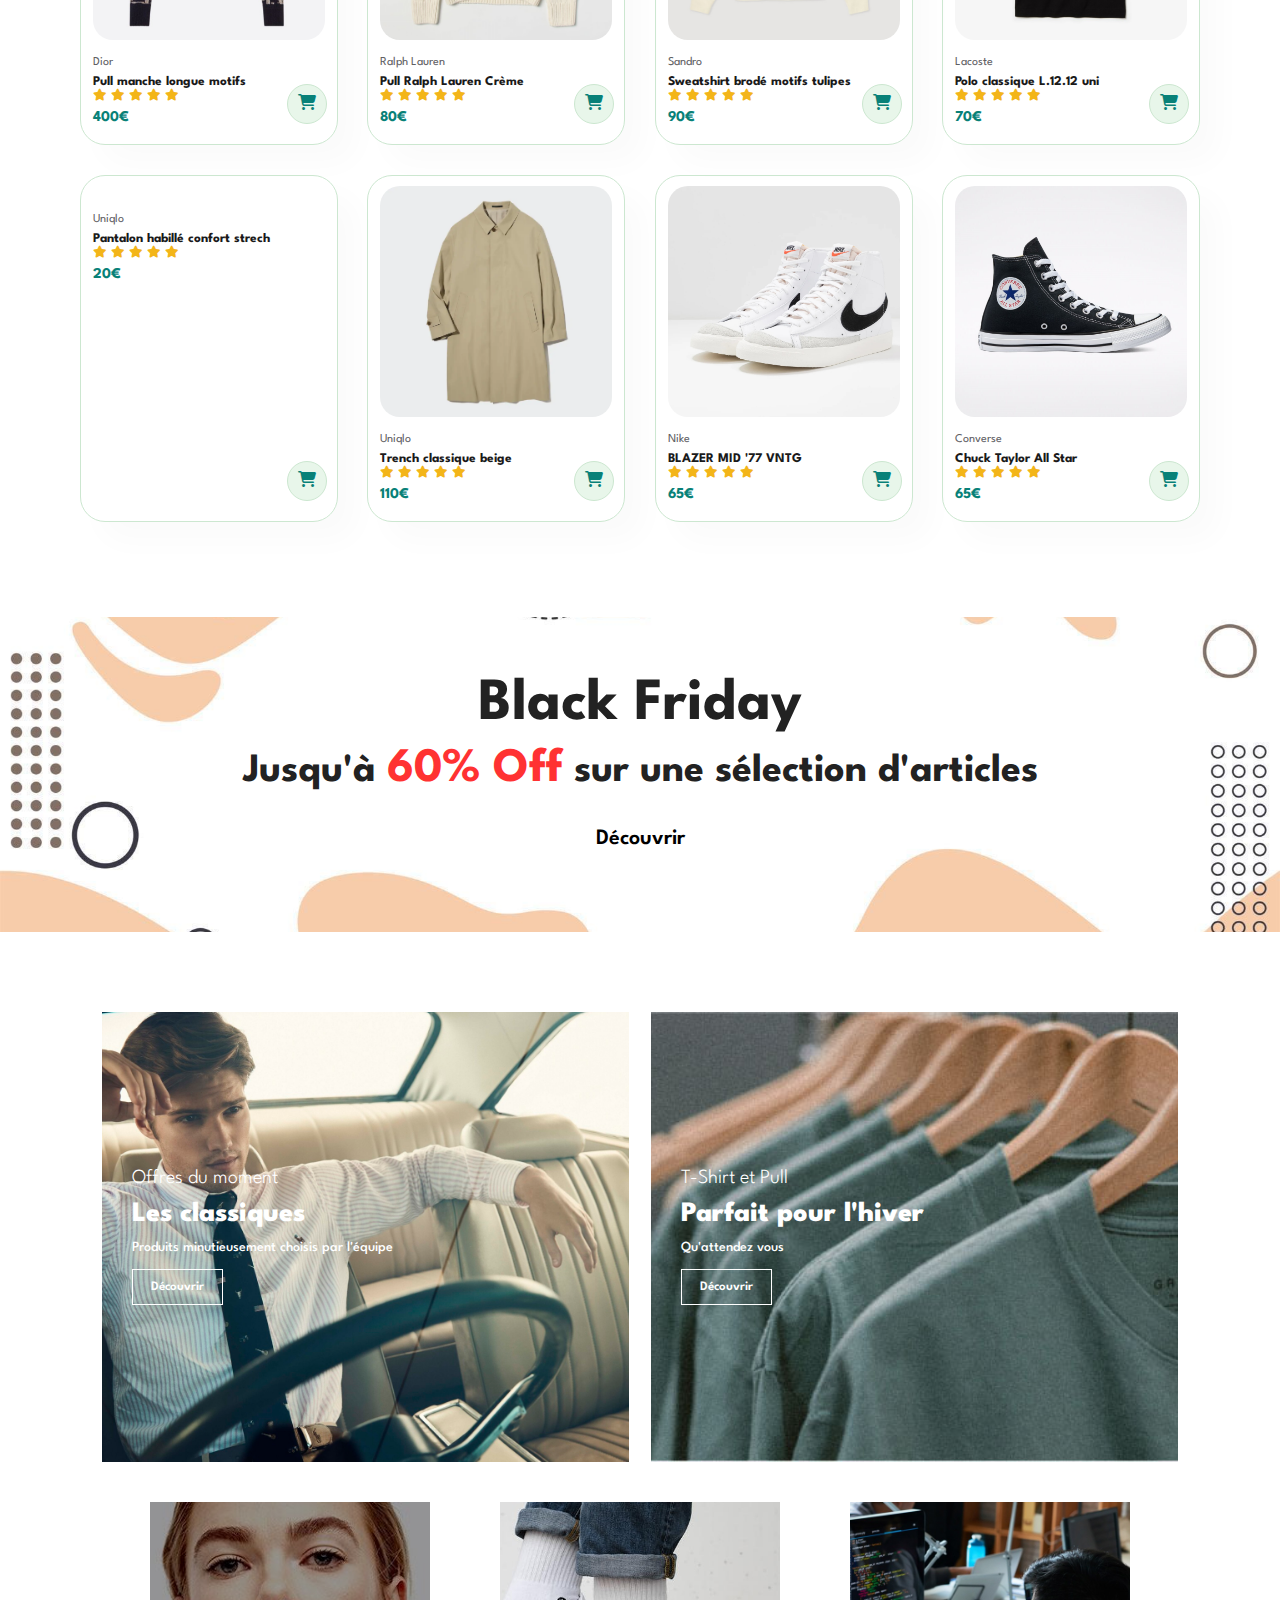
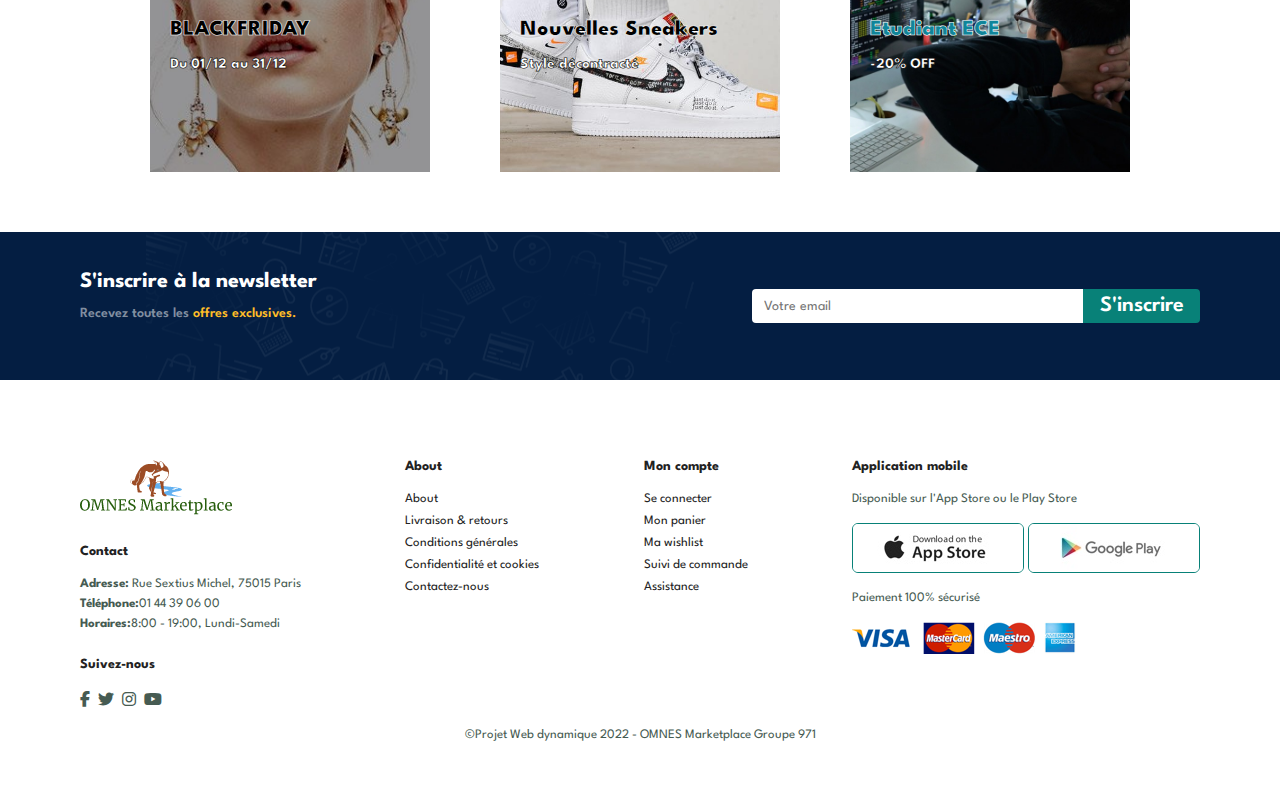
==== commit 7761f9cc: "Suppresion d'articles" ====
--- a/index.html
+++ b/index.html
@@ -200,156 +200,6 @@
         <h4>Jusqu'à <span>60% Off</span> sur une sélection d'articles</h4>
         <button class="normal">Découvrir</button>
     </section>
-    <section id="produit1" class="section-p1">
-        <h2>Nouveautés</h2>
-        <p>Nouvelle collection</p>
-        <div class="pro-container">
-            <div class="pro">
-                <img src="img/products/n1.jpg" alt="">
-                <div class="description">
-                    <span>Uniqlo</span>
-                    <h5>T-shirt SPY X FAMILY</h5>
-                    <div class="note">
-                        <i class="fas fa-star"></i>
-                        <i class="fas fa-star"></i>
-                        <i class="fas fa-star"></i>
-                        <i class="fas fa-star"></i>
-                        <i class="fas fa-star"></i>
-                    </div>
-                    <h4>25€</h4>
-                </div>
-                <a href="#">
-                    <div class="cart"><i class="fa-solid fa-cart-shopping"></i></div>
-                </a>
-            </div>
-            <div class="pro">
-                <img src="img/products/n2.jpg" alt="">
-                <div class="description">
-                    <span>Lacoste</span>
-                    <h5>Pull relaxed fit motif tartan en laine mélangée</h5>
-                    <div class="note">
-                        <i class="fas fa-star"></i>
-                        <i class="fas fa-star"></i>
-                        <i class="fas fa-star"></i>
-                        <i class="fas fa-star"></i>
-                        <i class="fas fa-star"></i>
-                    </div>
-                    <h4>100€</h4>
-                </div>
-                <a href="#">
-                    <div class="cart"><i class="fa-solid fa-cart-shopping"></i></div>
-                </a>
-            </div>
-            <div class="pro">
-                <img src="img/products/n3.jpg" alt="">
-                <div class="description">
-                    <span>Sandro</span>
-                    <h5>Hoodie broderie</h5>
-                    <div class="note">
-                        <i class="fas fa-star"></i>
-                        <i class="fas fa-star"></i>
-                        <i class="fas fa-star"></i>
-                        <i class="fas fa-star"></i>
-                        <i class="fas fa-star"></i>
-                    </div>
-                    <h4>120€</h4>
-                </div>
-                <a href="#">
-                    <div class="cart"><i class="fa-solid fa-cart-shopping"></i></div>
-                </a>
-            </div>
-            <div class="pro">
-                <img src="img/products/n4.jpg" alt="">
-                <div class="description">
-                    <span>Ralph Lauren</span>
-                    <h5>Pull golden retriever en cachemire</h5>
-                    <div class="note">
-                        <i class="fas fa-star"></i>
-                        <i class="fas fa-star"></i>
-                        <i class="fas fa-star"></i>
-                        <i class="fas fa-star"></i>
-                        <i class="fas fa-star"></i>
-                    </div>
-                    <h4>170€</h4>
-                </div>
-                <a href="#" id="test">
-                    <div class="cart"><i class="fa-solid fa-cart-shopping"></i></div>
-                </a>
-            </div>
-            <div class="pro">
-                <img src="img/products/n5.jpg" alt="">
-                <div class="description">
-                    <span>Nike</span>
-                    <h5>Dunk Low Black White</h5>
-                    <div class="note">
-                        <i class="fas fa-star"></i>
-                        <i class="fas fa-star"></i>
-                        <i class="fas fa-star"></i>
-                        <i class="fas fa-star"></i>
-                        <i class="fas fa-star"></i>
-                    </div>
-                    <h4>130€</h4>
-                </div>
-                <a href="#">
-                    <div class="cart"><i class="fa-solid fa-cart-shopping"></i></div>
-                </a>
-            </div>
-            <div class="pro">
-                <img src="img/products/n6.jpg" alt="">
-                <div class="description">
-                    <span>Nike</span>
-                    <h5>Tottenham Hotspur 2022/23 Domicile</h5>
-                    <div class="note">
-                        <i class="fas fa-star"></i>
-                        <i class="fas fa-star"></i>
-                        <i class="fas fa-star"></i>
-                        <i class="fas fa-star"></i>
-                        <i class="fas fa-star"></i>
-                    </div>
-                    <h4>75€</h4>
-                </div>
-                <a href="#">
-                    <div class="cart"><i class="fa-solid fa-cart-shopping"></i></div>
-                </a>
-            </div>
-            <div class="pro">
-                <img src="img/products/n7.jpg" alt="">
-                <div class="description">
-                    <span>Nike</span>
-                    <h5>Equipe de France 2022/23 Domicile</h5>
-                    <div class="note">
-                        <i class="fas fa-star"></i>
-                        <i class="fas fa-star"></i>
-                        <i class="fas fa-star"></i>
-                        <i class="fas fa-star"></i>
-                        <i class="fas fa-star"></i>
-                    </div>
-                    <h4>75€</h4>
-                </div>
-                <a href="#">
-                    <div class="cart"><i class="fa-solid fa-cart-shopping"></i></div>
-                </a>
-            </div>
-            <div class="pro">
-                <img src="img/products/n8.jpg" alt="">
-                <div class="description">
-                    <span>Pull&Bear</span>
-                    <h5>Sweat Yondaime Hokage</h5>
-                    <div class="note">
-                        <i class="fas fa-star"></i>
-                        <i class="fas fa-star"></i>
-                        <i class="fas fa-star"></i>
-                        <i class="fas fa-star"></i>
-                        <i class="fas fa-star"></i>
-                    </div>
-                    <h4>29,99€</h4>
-                </div>
-                <a href="#">
-                    <div class="cart"><i class="fa-solid fa-cart-shopping"></i></div>
-                </a>
-            </div>
-        </div>
-    </section>
     <section id="sm-banner" class="section-p1">
         <div class="banner-box">
             <h4>Offres du moment</h4>
--- a/style.css
+++ b/style.css
@@ -379,7 +379,7 @@
     border: 1px solid #088178;
 }
 
-#banner3{
+#banner3 {
     display: flex;
     justify-content: space-evenly;
     flex-wrap: wrap;
@@ -400,37 +400,37 @@
     margin-bottom: 20px;
 }
 
-#banner3 .banner-box2{
+#banner3 .banner-box2 {
     background-image: url("img/banner/b4.jpg");
 }
 
-#banner3 .banner-box3{
+#banner3 .banner-box3 {
     background-image: url("img/banner/b18.jpg");
 }
 
 
-#banner3 h2{
-    color:rgb(0, 0, 0);
+#banner3 h2 {
+    color: rgb(0, 0, 0);
     font-weight: 900;
     font-size: 22px;
     -webkit-text-stroke: 0.6px rgb(255, 255, 255);
 }
 
-#banner3 h3{
+#banner3 h3 {
     color: #ffffff;
     font-weight: 800;
     font-size: 15px;
     -webkit-text-stroke: 0.6px rgb(0, 0, 0);
 }
 
-#banner3 .banner-box3 h2{
+#banner3 .banner-box3 h2 {
     color: #10859a;
     -webkit-text-stroke: 0.6px rgb(255, 255, 255);
 }
 
 /* Newsletter */
 
-#newsletter{
+#newsletter {
     display: flex;
     justify-content: space-between;
     flex-wrap: wrap;
@@ -441,23 +441,23 @@
     background-color: #041e42;
 }
 
-#newsletter h4{
+#newsletter h4 {
     font-size: 22px;
     font-weight: 700;
     color: #fff;
 }
 
-#newsletter p{
+#newsletter p {
     font-size: 14px;
     font-weight: 600;
     color: #818ea0;
 }
 
-#newsletter p span{
+#newsletter p span {
     color: #ffbd27;
 }
 
-#newsletter input{
+#newsletter input {
     height: 2.125rem;
     padding: 0 0.75em;
     font-size: 14px;
@@ -469,7 +469,7 @@
     border-bottom-right-radius: 0;
 }
 
-#newsletter button{
+#newsletter button {
     height: 2.125rem;
     padding: 0 0.75em;
     background-color: #088178;
@@ -479,79 +479,79 @@
     border-bottom-left-radius: 0;
 }
 
-#newsletter .form{
+#newsletter .form {
     display: flex;
     width: 40%;
 }
 
 /* Footer */
 
-footer{
+footer {
     display: flex;
     flex-wrap: wrap;
     justify-content: space-between;
 }
 
-footer .col{
+footer .col {
     display: flex;
     flex-direction: column;
     align-items: flex-start;
     margin-bottom: 20px;
 }
 
-footer .logo{
+footer .logo {
     margin-bottom: 30px;
 }
 
-footer h4{
+footer h4 {
     font-size: 14px;
     padding-bottom: 20px;
 }
 
-footer p{
+footer p {
     font-size: 13px;
     margin: 0 0 8px 0;
 }
 
-footer a{
+footer a {
     font-size: 13px;
     text-decoration: none;
     color: #222;
     margin-bottom: 10px;
 }
 
-footer .follow{
+footer .follow {
     margin-top: 20px;
 }
 
-footer .follow i{
+footer .follow i {
     color: #465b52;
     padding-right: 4px;
     cursor: pointer;
 }
 
-footer .install .row img{
+footer .install .row img {
     border: 1px solid #088178;
     border-radius: 6px;
 }
 
-footer .install img{
+footer .install img {
     margin: 10px 0 15px 0;
 }
 
 footer .follow i:hover,
-footer a:hover{
+footer a:hover {
     color: #088178;
 }
 
-footer .copyright{
+footer .copyright {
     width: 100%;
     text-align: center;
 }
 
 /* shop.html */
 
-#page-header{
+#page-header {
     background-image: url("img/banner/b1.jpg");
     width: 100%;
     height: 40vh;
@@ -563,17 +563,18 @@
     padding: 14px;
 }
 
-#page-header h2, #page-header h4{
+#page-header h2,
+#page-header h4 {
     color: #1a1a1a;
 }
 
 /* Pagination */
 
-#pagination{
+#pagination {
     text-align: center;
 }
 
-#pagination a{
+#pagination a {
     text-decoration: none;
     background-color: #088178;
     padding: 15px 20px;
@@ -582,7 +583,7 @@
     font-weight: 600;
 }
 
-#pagination a i{
+#pagination a i {
     font-size: 16px;
     font-weight: 600;
 }
@@ -594,41 +595,41 @@
     margin-top: 20px;
 }
 
-#prodetails .single-pro-image{
+#prodetails .single-pro-image {
     width: 40%;
     margin-right: 50px;
 }
 
-.small-img-group{
+.small-img-group {
     display: flex;
     justify-content: space-between;
 }
 
-.small-img-col{
+.small-img-col {
     flex-basis: 24%;
     cursor: pointer;
 }
 
-#prodetails .single-pro-details{
+#prodetails .single-pro-details {
     width: 50%;
     padding-top: 30px;
 }
 
-#prodetails .single-pro-details h4{
+#prodetails .single-pro-details h4 {
     padding: 40px 0 20px 0;
 }
 
-#prodetails .single-pro-details h2{
+#prodetails .single-pro-details h2 {
     font-size: 26px;
 }
 
-#prodetails .single-pro-details select{
+#prodetails .single-pro-details select {
     display: block;
     padding: 5px 10px;
     margin-bottom: 10px;
 }
 
-#prodetails .single-pro-details input{
+#prodetails .single-pro-details input {
     width: 50px;
     height: 47px;
     padding-left: 10px;
@@ -636,15 +637,92 @@
     margin-right: 10px;
 }
 
-#prodetails .single-pro-details input:focus{
-    outline :none;
-}
-
-#prodetails .single-pro-details button{
+#prodetails .single-pro-details input:focus {
+    outline: none;
+}
+
+#prodetails .single-pro-details button {
     background-color: #088178;
     color: #fff;
 }
 
-#prodetails .single-pro-details span{
+#prodetails .single-pro-details span {
     line-height: 25px;
+}
+
+/* About */
+
+#page-header.about-header {
+    background-image: url("img/banner/b1.jpg");
+}
+
+#about-head {
+    display: flex;
+    align-items: center;
+}
+
+#about-head img {
+    width: 50%;
+    height: auto;
+}
+
+#about-head div {
+    padding-left: 40px;
+}
+
+#about-details{
+    display: flex;
+    align-items: center;
+    justify-content: space-evenly;
+}
+
+#about-details .details{
+    width: 40%;
+}
+
+#about-details .details span{
+    font-size: 12px;
+}
+
+#about-details .details h2{
+    font-size: 26px;
+    line-height: 35px;
+    padding: 20px 0;
+}
+
+#about-details .details h3{
+    font-size: 16px;
+    padding-bottom: 15px;
+}
+
+#about-details .details li{
+    list-style: none;
+    display: flex;
+    padding: 10px 0;
+}
+
+#about-details .details li i{
+    font-size: 14px;
+    padding-right: 22px;
+
+}
+
+#about-details .details li p{
+    margin: 0;
+    font-size: 14px;
+}
+
+/* Mon compte */
+
+#form-compte{
+    
+}
+
+.form-box{
+    width: 380px;
+    height: 480px;
+    position: relative;
+    margin: 6% auto;
+    background: #E3E6F3;
+    padding: 5px;
 }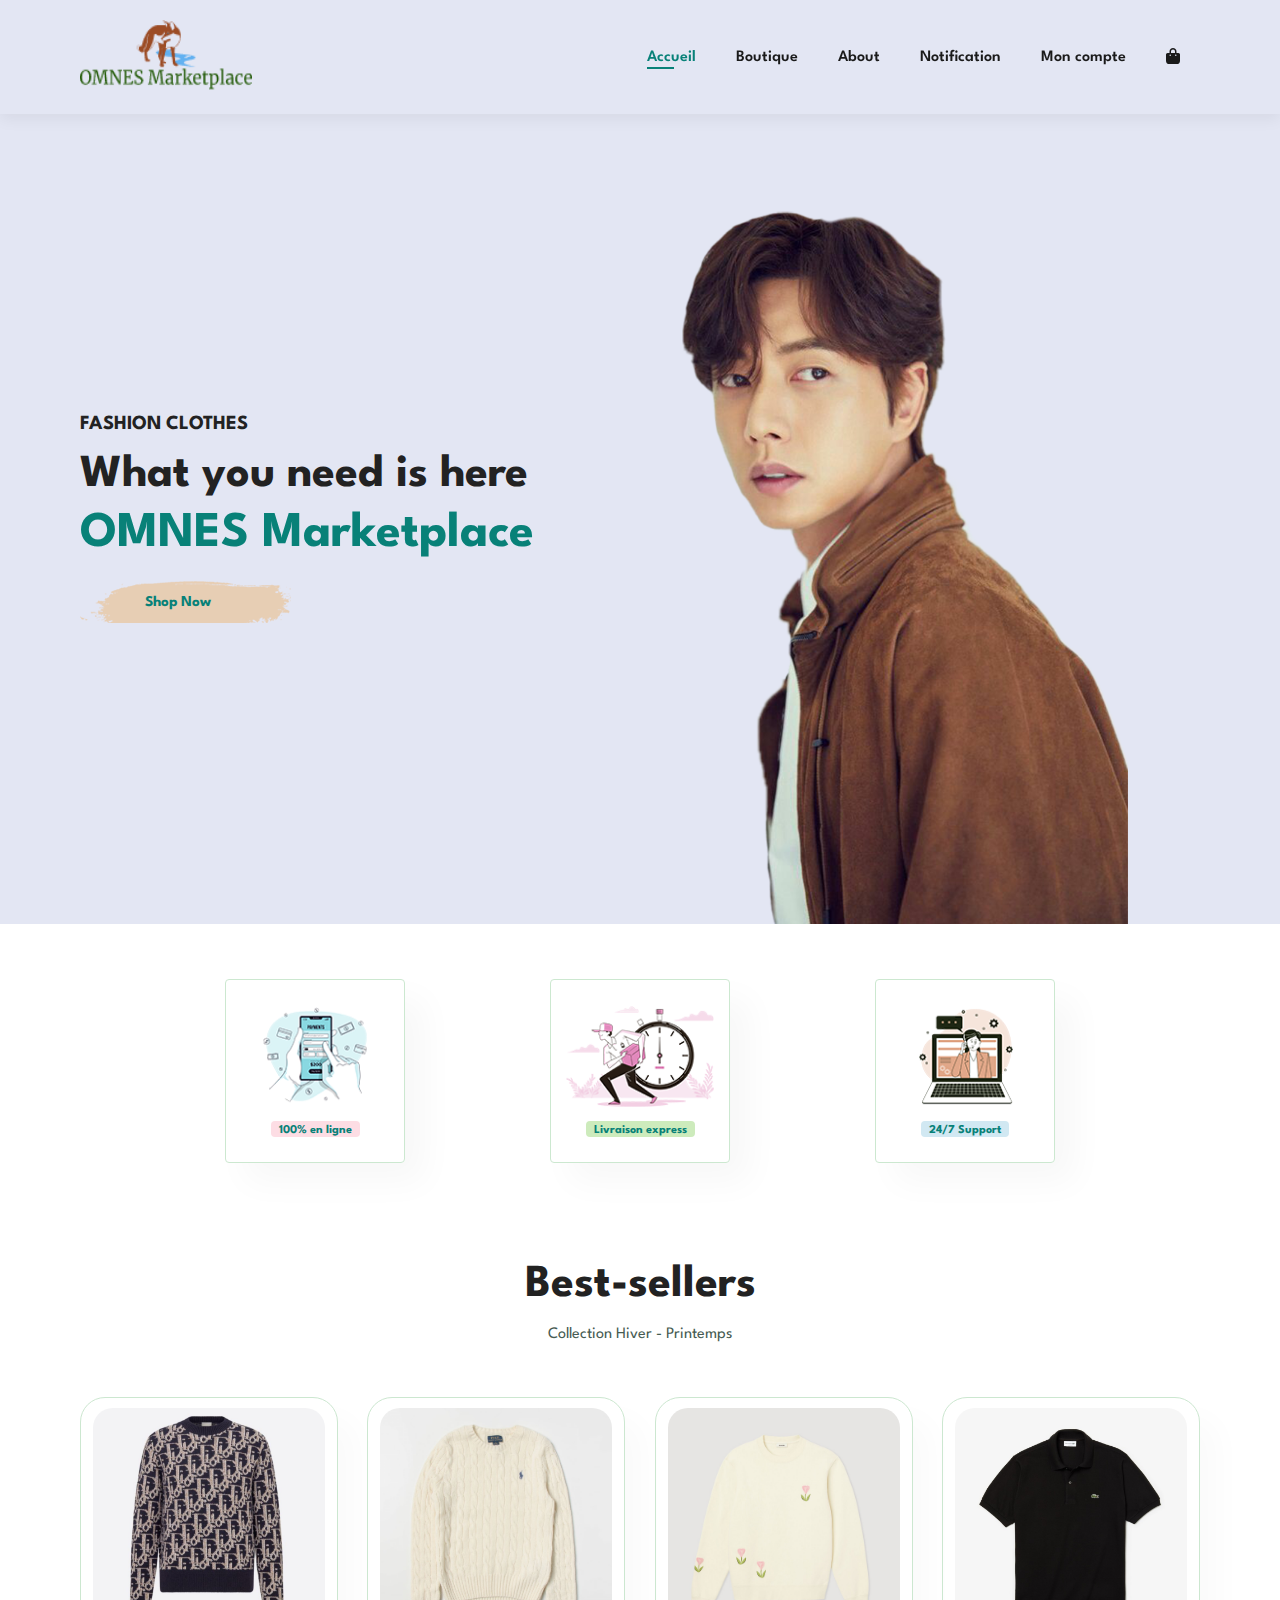
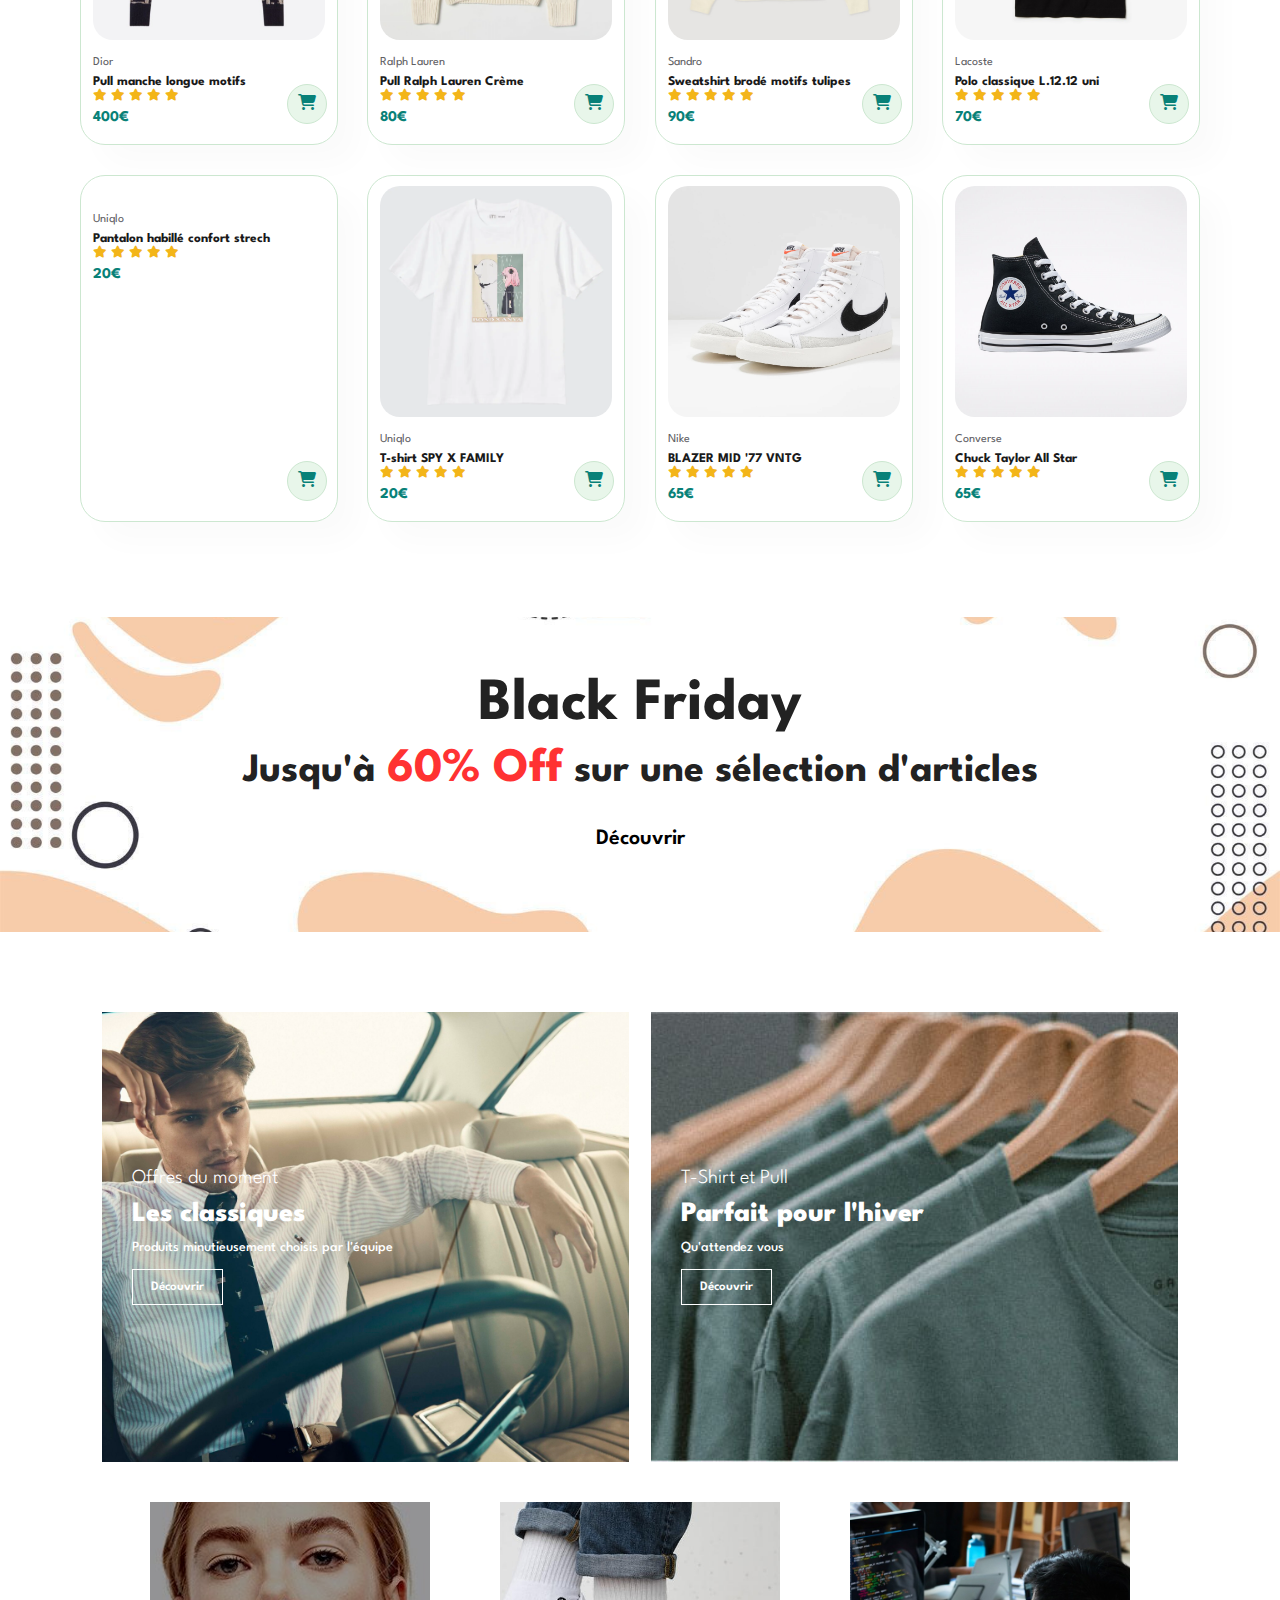
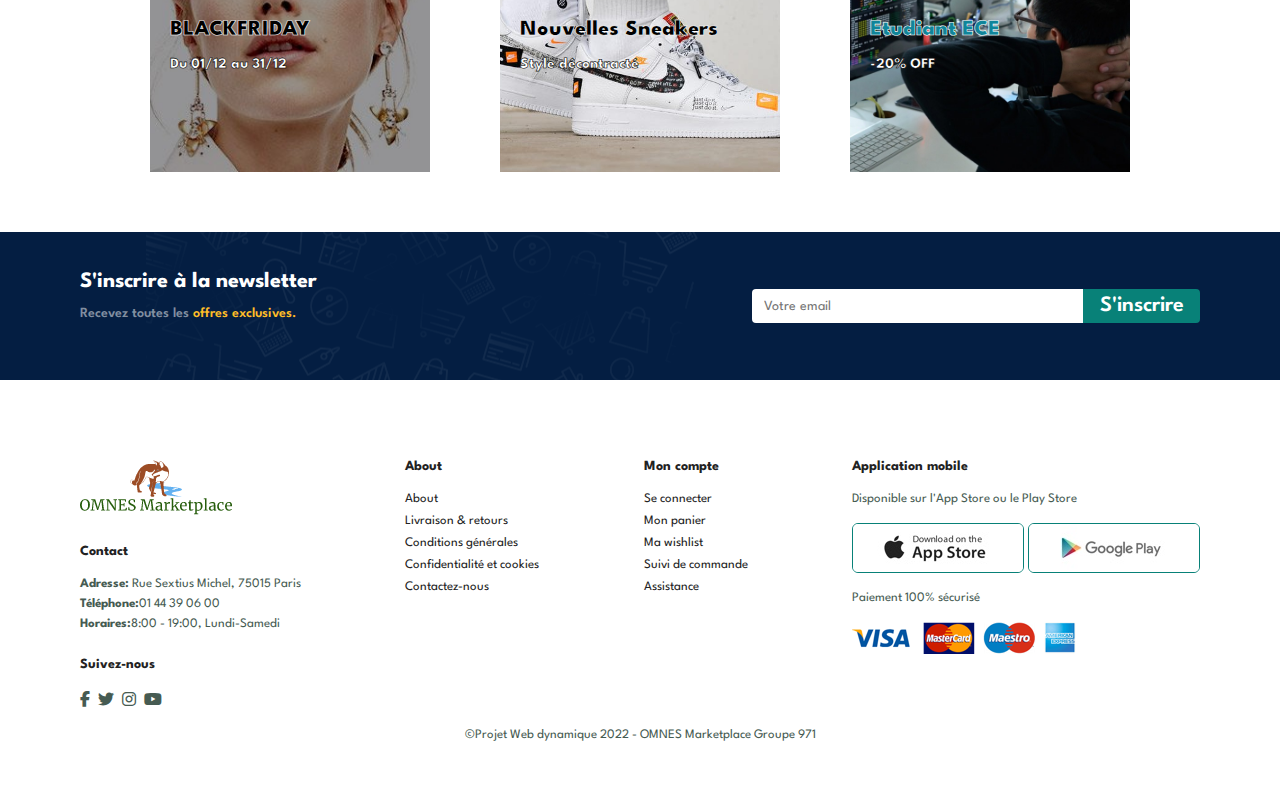
==== commit 352a307f: "changement article" ====
--- a/index.html
+++ b/index.html
@@ -143,15 +143,15 @@
                 <img src="img/products/f6.jpg" alt="">
                 <div class="description">
                     <span>Uniqlo</span>
-                    <h5>Trench classique beige</h5>
-                    <div class="note">
-                        <i class="fas fa-star"></i>
-                        <i class="fas fa-star"></i>
-                        <i class="fas fa-star"></i>
-                        <i class="fas fa-star"></i>
-                        <i class="fas fa-star"></i>
-                    </div>
-                    <h4>110€</h4>
+                    <h5>T-shirt SPY X FAMILY</h5>
+                    <div class="note">
+                        <i class="fas fa-star"></i>
+                        <i class="fas fa-star"></i>
+                        <i class="fas fa-star"></i>
+                        <i class="fas fa-star"></i>
+                        <i class="fas fa-star"></i>
+                    </div>
+                    <h4>20€</h4>
                 </div>
                 <a href="#">
                     <div class="cart"><i class="fa-solid fa-cart-shopping"></i></div>
